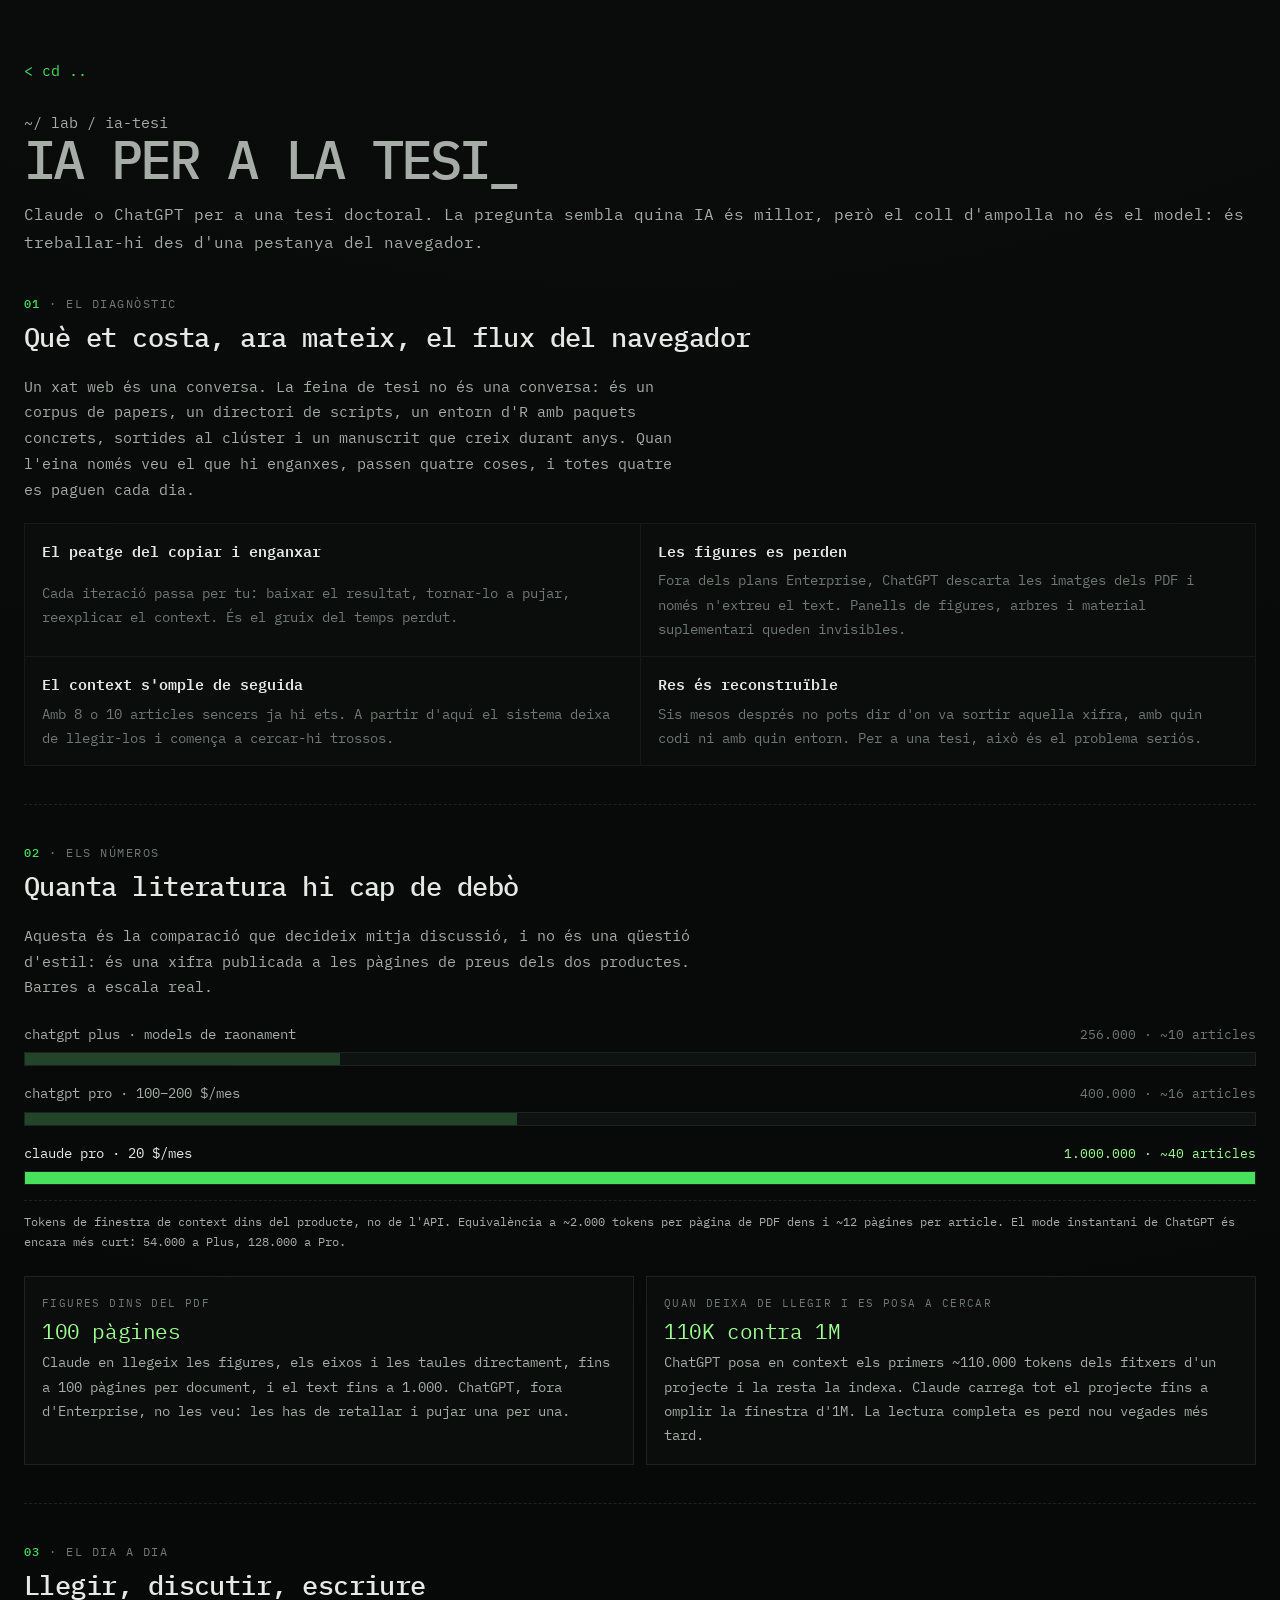
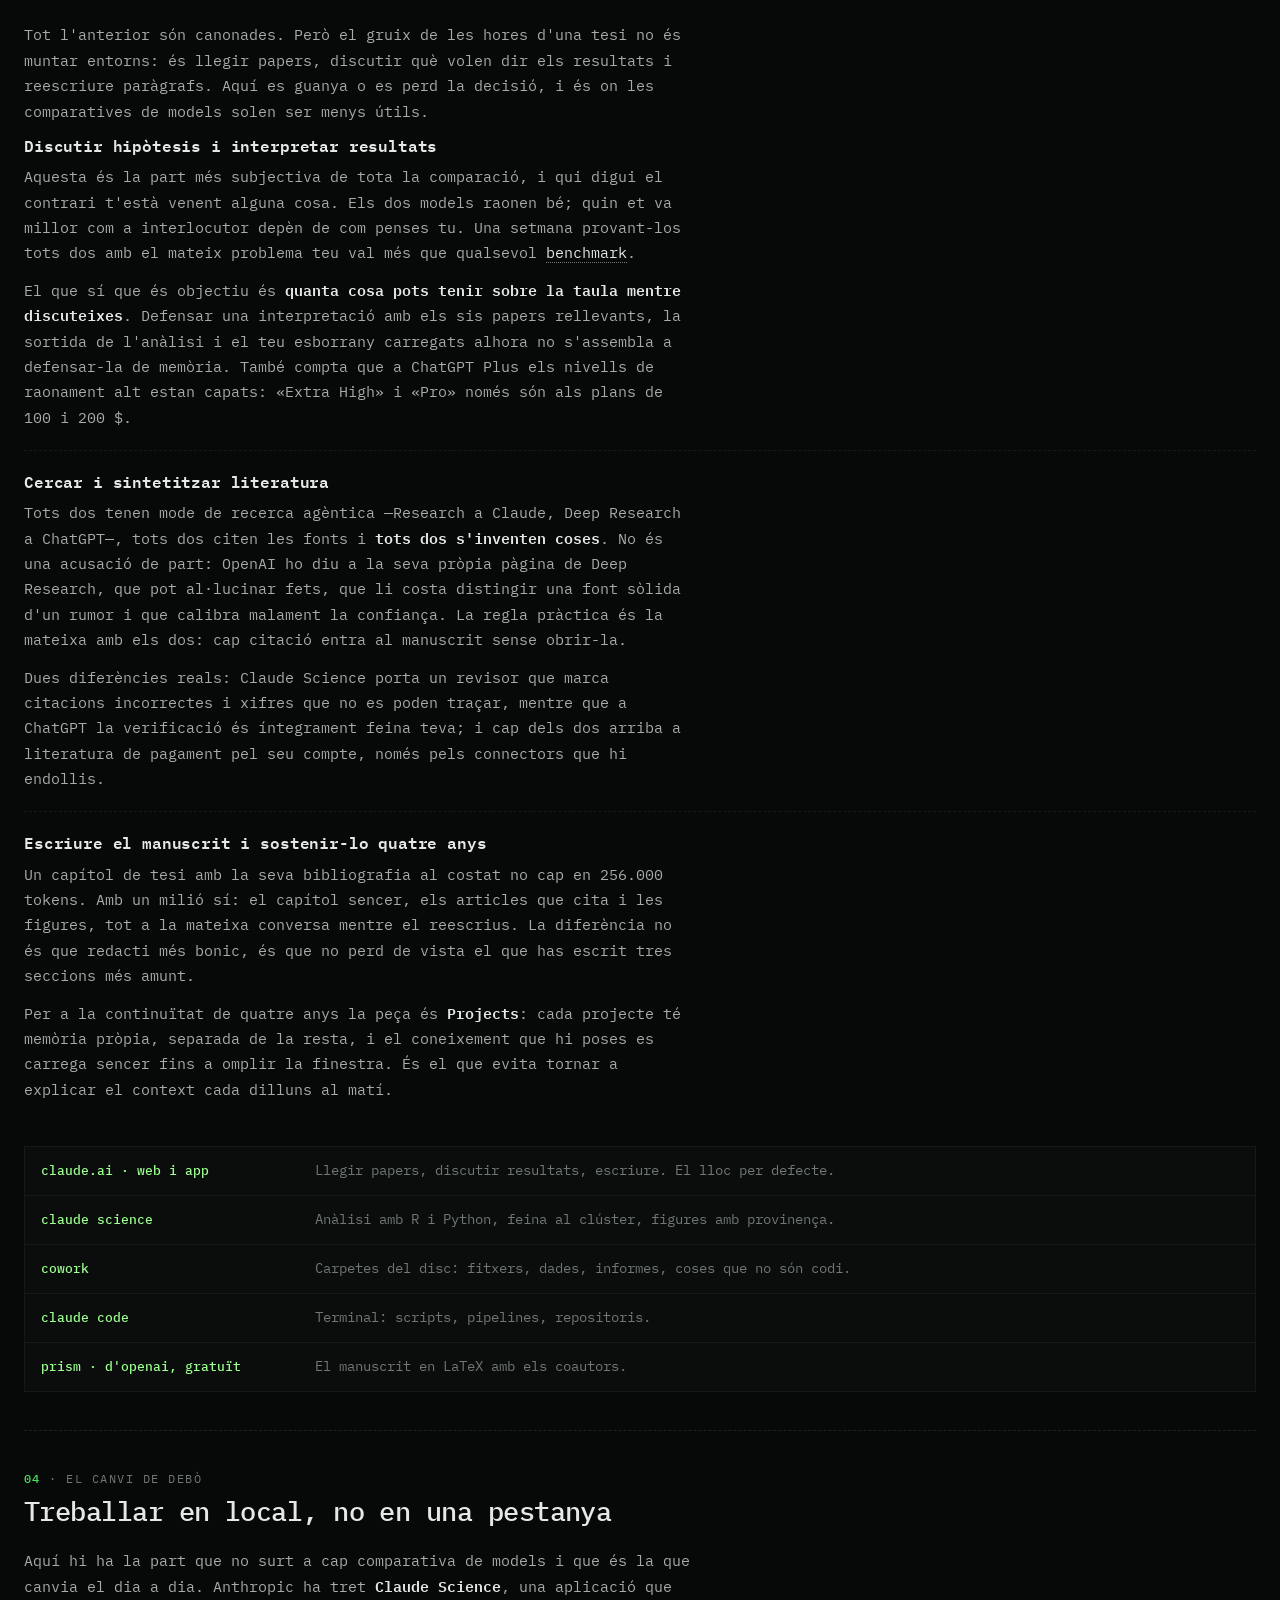
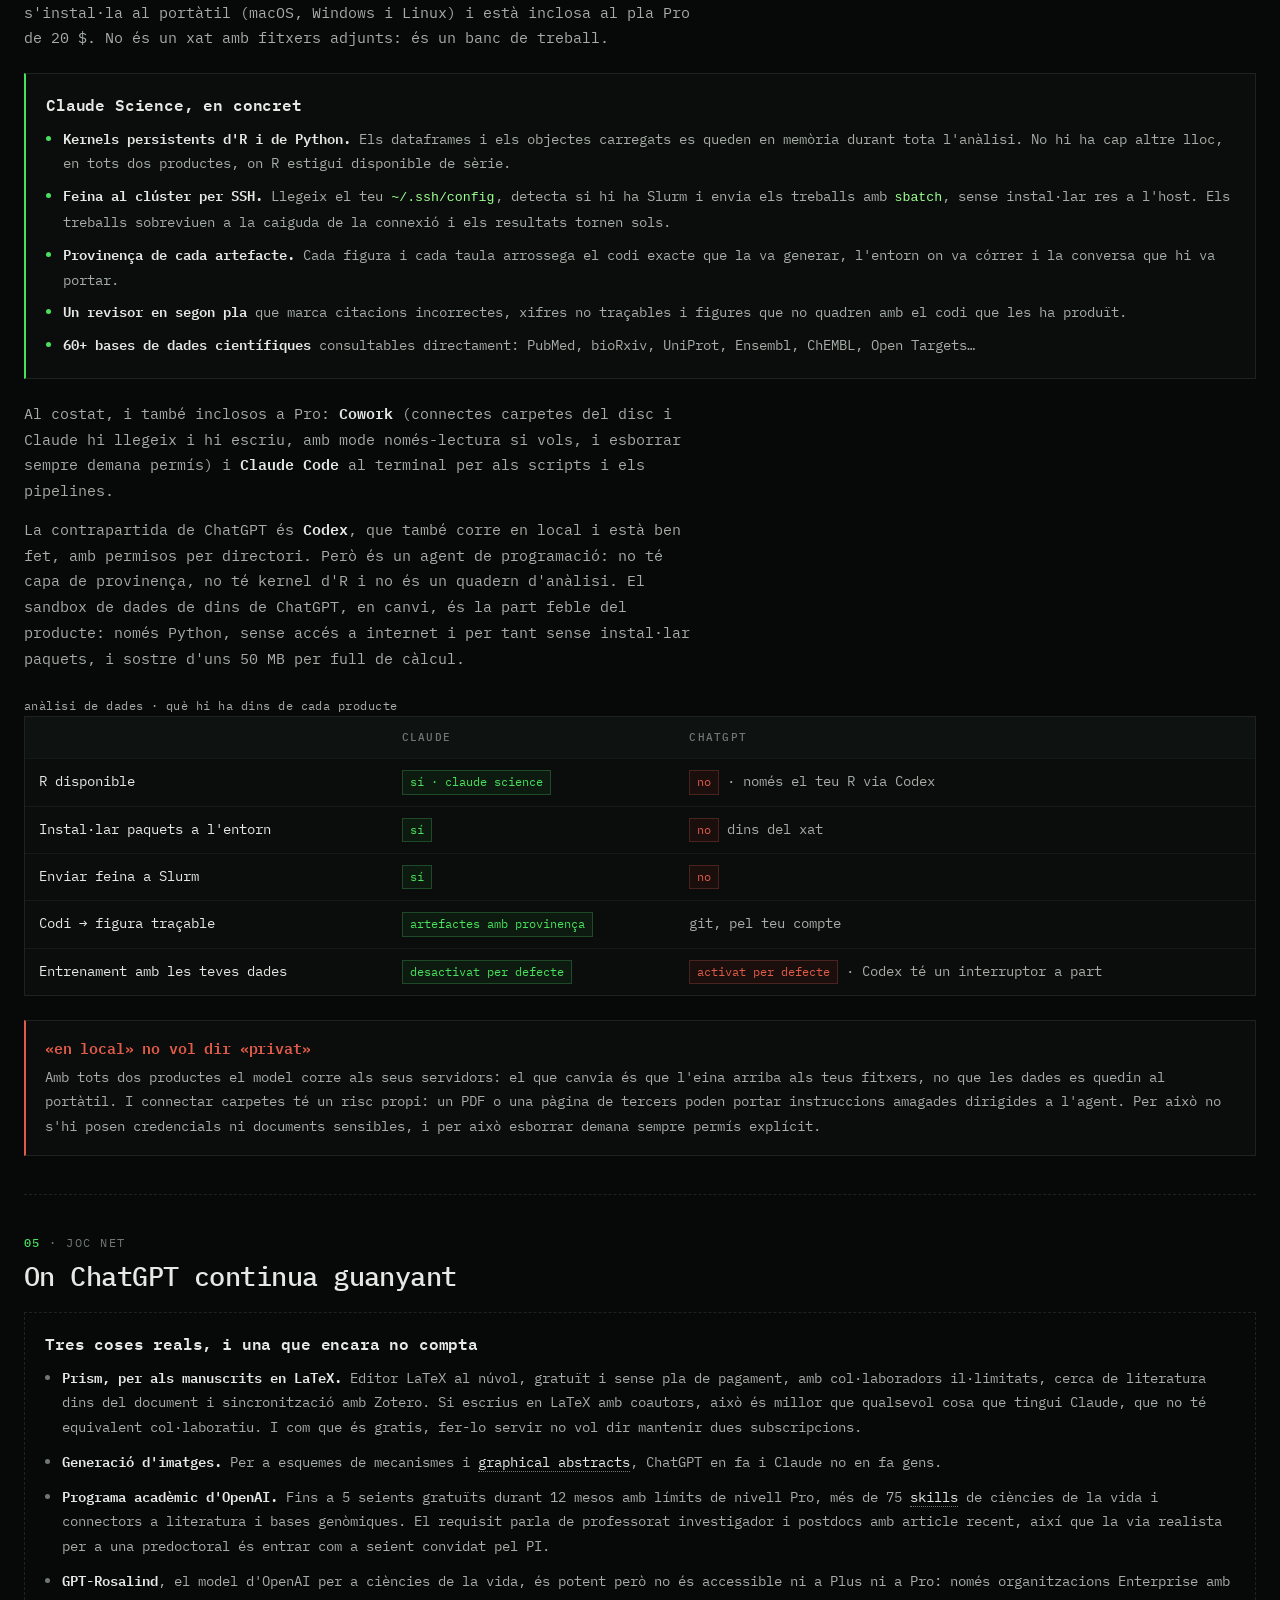
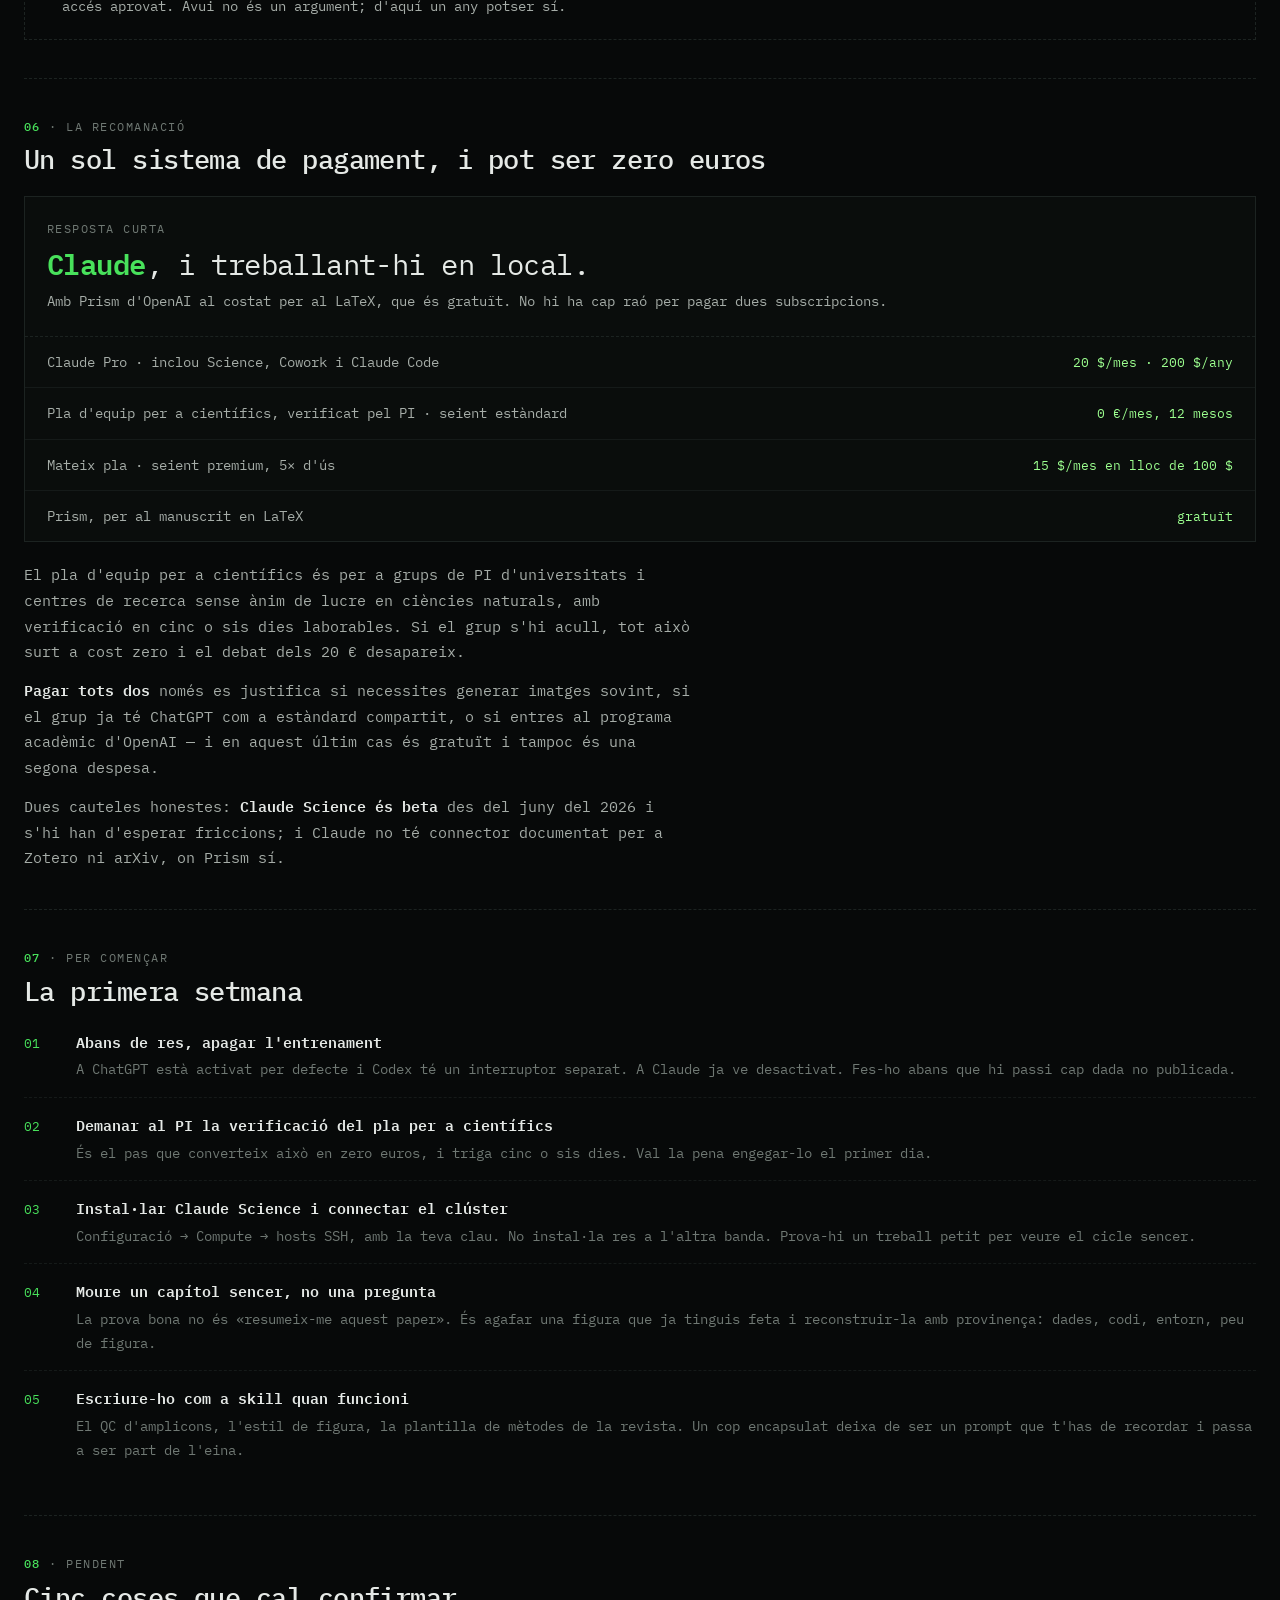
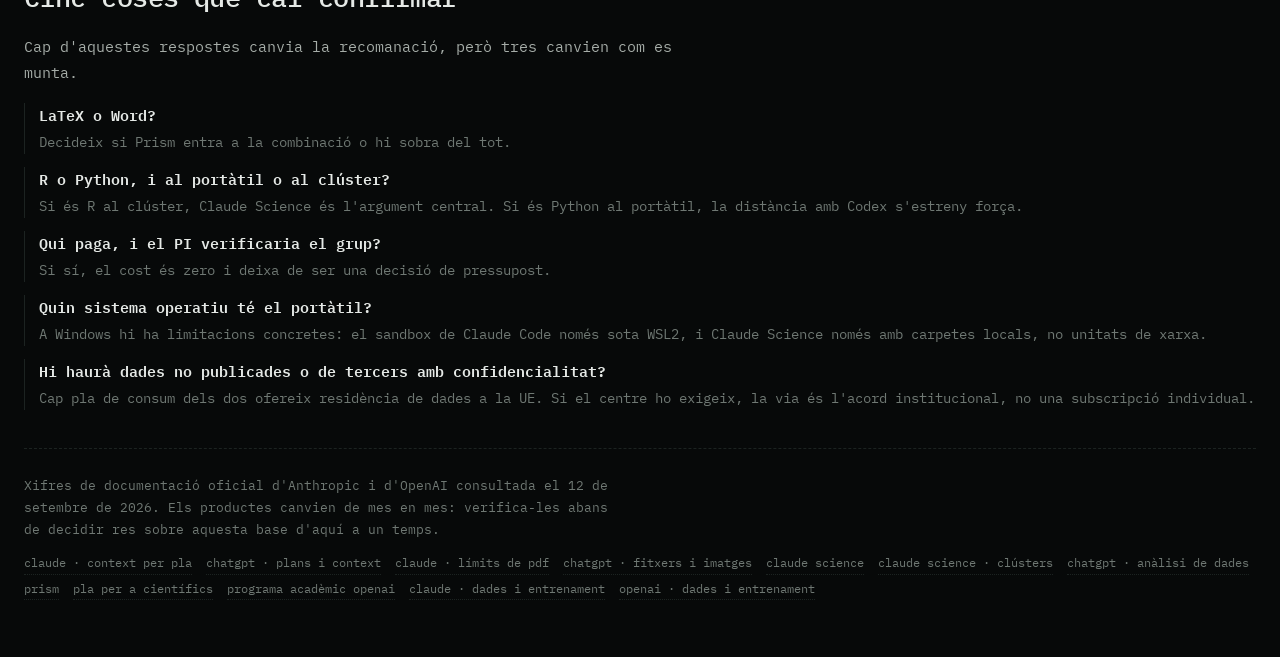
==== ia-tesi.html @ 08c8e3c9 "Create ia-tesi.html" ====
<!doctype html>
<html lang="ca">
<head>
<meta charset="utf-8"><meta name="viewport" content="width=device-width,initial-scale=1">
<title>IA PER A LA TESI — CCLW_</title>
<meta name="robots" content="noindex">
<link rel="preconnect" href="https://fonts.googleapis.com">
<link rel="preconnect" href="https://fonts.gstatic.com" crossorigin>
<link href="https://fonts.googleapis.com/css2?family=IBM+Plex+Mono:wght@400;500;600&display=swap" rel="stylesheet">
<link rel="stylesheet" href="./styles.css">
<style>
/* ---- ia-tesi.html · estils propis d'aquesta pàgina, prefix tz- ---- */
.tz{
  --tz-bg:#070909;
  --tz-panel:#0a0d0c;
  --tz-panel-2:#0e1211;
  --tz-text:#e5e9e6;
  --tz-muted:#a6ada8;
  --tz-dim:#6f7873;
  --tz-accent:#48e15b;
  --tz-accent-soft:#9cff8f;
  --tz-warn:#e15b48;
  --tz-line:#1c2321;
  --tz-line-soft:#151a19;
  --tz-measure:74ch;
  font-size:15px;
  line-height:1.72;
  color:var(--tz-muted);
}
.tz *{box-sizing:border-box}
.tz p{color:var(--tz-muted);margin:0}
.tz p + p{margin-top:.85em}
.tz strong{color:var(--tz-text);font-weight:600}
.tz em{color:var(--tz-text);font-style:normal;border-bottom:1px dotted var(--tz-dim)}
.tz code{color:var(--tz-accent-soft);font-size:.92em}
.tz .tz-measure{max-width:var(--tz-measure)}

.tz-sec{padding-block:38px;border-top:1px dashed var(--tz-line)}
.tz-sec:first-of-type{border-top:0}
.tz-head{display:flex;flex-direction:column;gap:7px;margin-bottom:20px}
.tz-eyebrow{
  font-size:.72rem;letter-spacing:.13em;text-transform:uppercase;
  color:var(--tz-dim);
}
.tz-eyebrow b{color:var(--tz-accent);font-weight:500}
.tz h2{
  font-size:clamp(1.25rem,3.4vw,1.7rem);line-height:1.2;letter-spacing:-.02em;
  color:var(--tz-text);font-weight:500;margin:0;text-wrap:balance;
}
.tz h3{
  font-size:1rem;line-height:1.4;color:var(--tz-text);font-weight:600;margin:0;
  letter-spacing:-.01em;
}

/* fricció */
.tz-grid2{display:grid;gap:1px;background:var(--tz-line-soft);border:1px solid var(--tz-line-soft);margin:0;padding:0;list-style:none}
.tz-grid2 li{background:var(--tz-panel);padding:15px 17px;display:grid;gap:4px}
.tz-grid2 b{color:var(--tz-text);font-weight:600;font-size:.94rem}
.tz-grid2 span{font-size:.88rem;color:var(--tz-dim)}
@media(min-width:700px){.tz-grid2{grid-template-columns:1fr 1fr}}

/* barres de context */
.tz-bars{display:flex;flex-direction:column;gap:15px}
.tz-bar{display:grid;gap:6px}
.tz-bar-top{display:flex;justify-content:space-between;align-items:baseline;gap:12px;flex-wrap:wrap}
.tz-bar-name{font-size:.88rem;color:var(--tz-muted)}
.tz-bar-num{font-size:.8rem;color:var(--tz-dim);font-variant-numeric:tabular-nums;white-space:nowrap}
.tz-track{height:14px;background:var(--tz-panel-2);border:1px solid var(--tz-line)}
.tz-fill{height:100%;background:#22452a}
.tz-bar.is-hero .tz-fill{background:var(--tz-accent)}
.tz-bar.is-hero .tz-bar-name{color:var(--tz-text)}
.tz-bar.is-hero .tz-bar-num{color:var(--tz-accent-soft)}
.tz-note{font-size:.76rem;color:var(--tz-dim);border-top:1px dashed var(--tz-line);padding-top:11px;line-height:1.65}

/* fets */
.tz-facts{display:grid;gap:12px;margin-top:24px}
@media(min-width:700px){.tz-facts{grid-template-columns:1fr 1fr}}
.tz-fact{background:var(--tz-panel);border:1px solid var(--tz-line);padding:17px;display:flex;flex-direction:column;gap:7px}
.tz-fact .tz-eyebrow{font-size:.68rem}
.tz-fact .tz-big{font-size:1.3rem;color:var(--tz-accent-soft);letter-spacing:-.02em;line-height:1.15}
.tz-fact p{font-size:.88rem}

/* dia a dia */
.tz-daily > div{padding-block:20px;border-top:1px dashed var(--tz-line-soft)}
.tz-daily > div:first-child{border-top:0;padding-top:2px}
.tz-daily h3{margin-bottom:7px}
.tz-daily p{max-width:var(--tz-measure);font-size:.92rem}

/* mapa d'eines */
.tz-map{margin-top:24px;display:grid;gap:1px;background:var(--tz-line-soft);border:1px solid var(--tz-line-soft)}
.tz-map div{background:var(--tz-panel);padding:12px 16px;display:grid;gap:2px}
.tz-map b{color:var(--tz-accent-soft);font-weight:500;font-size:.84rem}
.tz-map span{font-size:.87rem;color:var(--tz-dim)}
@media(min-width:700px){.tz-map div{grid-template-columns:16rem minmax(0,1fr);gap:18px;align-items:baseline}}

/* taula */
.tz-tablewrap{overflow-x:auto;border:1px solid var(--tz-line);background:var(--tz-panel)}
.tz-tablewrap table{border-collapse:collapse;width:100%;min-width:540px;font-size:.86rem}
.tz-tablewrap th,.tz-tablewrap td{text-align:left;padding:11px 14px;border-bottom:1px solid var(--tz-line-soft);vertical-align:top;color:var(--tz-muted)}
.tz-tablewrap thead th{font-size:.7rem;letter-spacing:.11em;text-transform:uppercase;color:var(--tz-dim);font-weight:500;background:var(--tz-panel-2)}
.tz-tablewrap tbody tr:last-child td{border-bottom:0}
.tz-tablewrap td:first-child{color:var(--tz-text)}
.tz-cap{font-size:.74rem;color:var(--tz-dim);margin-bottom:9px;letter-spacing:.04em}
.tz-pill{display:inline-block;font-size:.74rem;padding:1px 7px;border:1px solid;white-space:nowrap}
.tz-pill.ok{color:var(--tz-accent);border-color:#1f4a27;background:#0d1a10}
.tz-pill.ko{color:var(--tz-warn);border-color:#4a231f;background:#1a0f0d}

/* panells */
.tz-panel{background:var(--tz-panel);border:1px solid var(--tz-line);border-left:2px solid var(--tz-accent);padding:20px}
.tz-panel h3{margin-bottom:9px}
.tz-panel ul{margin:0;padding-left:1.15em}
.tz-panel li{margin-top:7px;font-size:.9rem;color:var(--tz-muted)}
.tz-panel li::marker{color:var(--tz-accent)}
.tz-fair{border:1px dashed var(--tz-line);padding:20px}
.tz-fair h3{margin-bottom:9px}
.tz-fair ul{margin:0;padding-left:1.15em}
.tz-fair li{margin-top:9px;font-size:.9rem;color:var(--tz-muted)}
.tz-fair li::marker{color:var(--tz-dim)}
.tz-warnbox{margin-top:24px;background:var(--tz-panel);border:1px solid var(--tz-line);border-left:2px solid var(--tz-warn);padding:17px 19px}
.tz-warnbox h3{margin-bottom:6px;font-size:.95rem;color:var(--tz-warn)}
.tz-warnbox p{font-size:.88rem}

/* veredicte */
.tz-verdict{border:1px solid var(--tz-line);background:var(--tz-panel)}
.tz-verdict-top{padding:22px;border-bottom:1px dashed var(--tz-line);display:flex;flex-direction:column;gap:8px}
.tz-answer{font-size:clamp(1.3rem,4vw,1.8rem);color:var(--tz-text);letter-spacing:-.02em;line-height:1.2}
.tz-answer b{color:var(--tz-accent);font-weight:600}
.tz-verdict-rows{display:grid;gap:1px;background:var(--tz-line-soft)}
.tz-vrow{background:var(--tz-panel);padding:13px 22px;display:flex;flex-wrap:wrap;gap:3px 14px;justify-content:space-between;align-items:baseline}
.tz-vrow .k{font-size:.88rem;color:var(--tz-muted)}
.tz-vrow .v{font-size:.8rem;color:var(--tz-accent-soft);font-variant-numeric:tabular-nums}

/* passos */
.tz-steps{list-style:none;counter-reset:s;margin:0;padding:0}
.tz-steps li{
  counter-increment:s;display:grid;grid-template-columns:2.4rem minmax(0,1fr);
  column-gap:14px;padding:15px 0;border-top:1px dashed var(--tz-line-soft);
}
.tz-steps li:first-child{border-top:0;padding-top:2px}
.tz-steps li::before{
  content:counter(s,decimal-leading-zero);grid-column:1;grid-row:1;
  color:var(--tz-accent);font-size:.8rem;padding-top:.2rem;font-variant-numeric:tabular-nums;
}
.tz-steps b{grid-column:2;display:block;color:var(--tz-text);font-weight:600;font-size:.94rem;margin-bottom:2px}
.tz-steps span{grid-column:2;display:block;font-size:.88rem;color:var(--tz-dim)}

/* preguntes */
.tz-qs{list-style:none;margin:0;padding:0;display:flex;flex-direction:column;gap:13px}
.tz-qs li{padding-left:14px;border-left:1px solid var(--tz-line);display:grid;gap:2px}
.tz-qs b{color:var(--tz-text);font-weight:600;font-size:.92rem}
.tz-qs span{font-size:.86rem;color:var(--tz-dim)}

/* peu */
.tz-foot{padding-block:26px 0;border-top:1px dashed var(--tz-line)}
.tz-foot p{font-size:.8rem;color:var(--tz-dim);max-width:var(--tz-measure)}
.tz-srcs{margin-top:12px;display:flex;flex-wrap:wrap;gap:4px 14px;font-size:.74rem}
.tz-srcs a{color:var(--tz-dim);text-decoration:none;border-bottom:1px dotted var(--tz-line)}
.tz-srcs a:hover{color:var(--tz-accent);border-bottom-color:var(--tz-accent)}
.tz a:focus-visible{outline:1px solid var(--tz-accent);outline-offset:2px}
@media(prefers-reduced-motion:reduce){.tz *{animation:none!important;transition:none!important}}
</style>
</head>
<body>
<div class="scanlines"></div>
<main class="shell subpage tz">
<a class="back" href="./lab.html">&lt; cd ..</a>
<p class="prompt">~/ lab / ia-tesi</p>
<h1>IA PER A LA TESI<span class="cursor">_</span></h1>
<p class="lead">Claude o ChatGPT per a una tesi doctoral. La pregunta sembla quina IA és millor, però el coll d'ampolla no és el model: és treballar-hi des d'una pestanya del navegador.</p>

<section class="tz-sec">
  <div class="tz-head">
    <span class="tz-eyebrow"><b>01</b> · el diagnòstic</span>
    <h2>Què et costa, ara mateix, el flux del navegador</h2>
  </div>
  <div class="tz-measure">
    <p>Un xat web és una conversa. La feina de tesi no és una conversa: és un corpus de papers, un directori de scripts, un entorn d'R amb paquets concrets, sortides al clúster i un manuscrit que creix durant anys. Quan l'eina només veu el que hi enganxes, passen quatre coses, i totes quatre es paguen cada dia.</p>
  </div>
  <ul class="tz-grid2" style="margin-top:20px">
    <li><b>El peatge del copiar i enganxar</b><span>Cada iteració passa per tu: baixar el resultat, tornar-lo a pujar, reexplicar el context. És el gruix del temps perdut.</span></li>
    <li><b>Les figures es perden</b><span>Fora dels plans Enterprise, ChatGPT descarta les imatges dels PDF i només n'extreu el text. Panells de figures, arbres i material suplementari queden invisibles.</span></li>
    <li><b>El context s'omple de seguida</b><span>Amb 8 o 10 articles sencers ja hi ets. A partir d'aquí el sistema deixa de llegir-los i comença a cercar-hi trossos.</span></li>
    <li><b>Res és reconstruïble</b><span>Sis mesos després no pots dir d'on va sortir aquella xifra, amb quin codi ni amb quin entorn. Per a una tesi, això és el problema seriós.</span></li>
  </ul>
</section>

<section class="tz-sec">
  <div class="tz-head">
    <span class="tz-eyebrow"><b>02</b> · els números</span>
    <h2>Quanta literatura hi cap de debò</h2>
  </div>
  <div class="tz-measure" style="margin-bottom:22px">
    <p>Aquesta és la comparació que decideix mitja discussió, i no és una qüestió d'estil: és una xifra publicada a les pàgines de preus dels dos productes. Barres a escala real.</p>
  </div>
  <div class="tz-bars" role="img" aria-label="Finestra de context: ChatGPT Plus 256.000 tokens, ChatGPT Pro 400.000, Claude Pro 1.000.000">
    <div class="tz-bar">
      <div class="tz-bar-top"><span class="tz-bar-name">chatgpt plus · models de raonament</span><span class="tz-bar-num">256.000 · ~10 articles</span></div>
      <div class="tz-track"><div class="tz-fill" style="width:25.6%"></div></div>
    </div>
    <div class="tz-bar">
      <div class="tz-bar-top"><span class="tz-bar-name">chatgpt pro · 100–200 $/mes</span><span class="tz-bar-num">400.000 · ~16 articles</span></div>
      <div class="tz-track"><div class="tz-fill" style="width:40%"></div></div>
    </div>
    <div class="tz-bar is-hero">
      <div class="tz-bar-top"><span class="tz-bar-name">claude pro · 20 $/mes</span><span class="tz-bar-num">1.000.000 · ~40 articles</span></div>
      <div class="tz-track"><div class="tz-fill" style="width:100%"></div></div>
    </div>
    <p class="tz-note">Tokens de finestra de context dins del producte, no de l'API. Equivalència a ~2.000 tokens per pàgina de PDF dens i ~12 pàgines per article. El mode instantani de ChatGPT és encara més curt: 54.000 a Plus, 128.000 a Pro.</p>
  </div>
  <div class="tz-facts">
    <div class="tz-fact">
      <span class="tz-eyebrow">figures dins del pdf</span>
      <span class="tz-big">100 pàgines</span>
      <p>Claude en llegeix les figures, els eixos i les taules directament, fins a 100 pàgines per document, i el text fins a 1.000. ChatGPT, fora d'Enterprise, no les veu: les has de retallar i pujar una per una.</p>
    </div>
    <div class="tz-fact">
      <span class="tz-eyebrow">quan deixa de llegir i es posa a cercar</span>
      <span class="tz-big">110K contra 1M</span>
      <p>ChatGPT posa en context els primers ~110.000 tokens dels fitxers d'un projecte i la resta la indexa. Claude carrega tot el projecte fins a omplir la finestra d'1M. La lectura completa es perd nou vegades més tard.</p>
    </div>
  </div>
</section>

<section class="tz-sec">
  <div class="tz-head">
    <span class="tz-eyebrow"><b>03</b> · el dia a dia</span>
    <h2>Llegir, discutir, escriure</h2>
  </div>
  <div class="tz-measure" style="margin-bottom:8px">
    <p>Tot l'anterior són canonades. Però el gruix de les hores d'una tesi no és muntar entorns: és llegir papers, discutir què volen dir els resultats i reescriure paràgrafs. Aquí es guanya o es perd la decisió, i és on les comparatives de models solen ser menys útils.</p>
  </div>
  <div class="tz-daily">
    <div>
      <h3>Discutir hipòtesis i interpretar resultats</h3>
      <p>Aquesta és la part més subjectiva de tota la comparació, i qui digui el contrari t'està venent alguna cosa. Els dos models raonen bé; quin et va millor com a interlocutor depèn de com penses tu. Una setmana provant-los tots dos amb el mateix problema teu val més que qualsevol <em>benchmark</em>.</p>
      <p>El que sí que és objectiu és <strong>quanta cosa pots tenir sobre la taula mentre discuteixes</strong>. Defensar una interpretació amb els sis papers rellevants, la sortida de l'anàlisi i el teu esborrany carregats alhora no s'assembla a defensar-la de memòria. També compta que a ChatGPT Plus els nivells de raonament alt estan capats: «Extra High» i «Pro» només són als plans de 100 i 200 $.</p>
    </div>
    <div>
      <h3>Cercar i sintetitzar literatura</h3>
      <p>Tots dos tenen mode de recerca agèntica —Research a Claude, Deep Research a ChatGPT—, tots dos citen les fonts i <strong>tots dos s'inventen coses</strong>. No és una acusació de part: OpenAI ho diu a la seva pròpia pàgina de Deep Research, que pot al·lucinar fets, que li costa distingir una font sòlida d'un rumor i que calibra malament la confiança. La regla pràctica és la mateixa amb els dos: cap citació entra al manuscrit sense obrir-la.</p>
      <p>Dues diferències reals: Claude Science porta un revisor que marca citacions incorrectes i xifres que no es poden traçar, mentre que a ChatGPT la verificació és íntegrament feina teva; i cap dels dos arriba a literatura de pagament pel seu compte, només pels connectors que hi endollis.</p>
    </div>
    <div>
      <h3>Escriure el manuscrit i sostenir-lo quatre anys</h3>
      <p>Un capítol de tesi amb la seva bibliografia al costat no cap en 256.000 tokens. Amb un milió sí: el capítol sencer, els articles que cita i les figures, tot a la mateixa conversa mentre el reescrius. La diferència no és que redacti més bonic, és que no perd de vista el que has escrit tres seccions més amunt.</p>
      <p>Per a la continuïtat de quatre anys la peça és <strong>Projects</strong>: cada projecte té memòria pròpia, separada de la resta, i el coneixement que hi poses es carrega sencer fins a omplir la finestra. És el que evita tornar a explicar el context cada dilluns al matí.</p>
    </div>
  </div>
  <div class="tz-map">
    <div><b>claude.ai · web i app</b><span>Llegir papers, discutir resultats, escriure. El lloc per defecte.</span></div>
    <div><b>claude science</b><span>Anàlisi amb R i Python, feina al clúster, figures amb provinença.</span></div>
    <div><b>cowork</b><span>Carpetes del disc: fitxers, dades, informes, coses que no són codi.</span></div>
    <div><b>claude code</b><span>Terminal: scripts, pipelines, repositoris.</span></div>
    <div><b>prism · d'openai, gratuït</b><span>El manuscrit en LaTeX amb els coautors.</span></div>
  </div>
</section>

<section class="tz-sec">
  <div class="tz-head">
    <span class="tz-eyebrow"><b>04</b> · el canvi de debò</span>
    <h2>Treballar en local, no en una pestanya</h2>
  </div>
  <div class="tz-measure" style="margin-bottom:22px">
    <p>Aquí hi ha la part que no surt a cap comparativa de models i que és la que canvia el dia a dia. Anthropic ha tret <strong>Claude Science</strong>, una aplicació que s'instal·la al portàtil (macOS, Windows i Linux) i està inclosa al pla Pro de 20 $. No és un xat amb fitxers adjunts: és un banc de treball.</p>
  </div>
  <div class="tz-panel">
    <h3>Claude Science, en concret</h3>
    <ul>
      <li><strong>Kernels persistents d'R i de Python.</strong> Els dataframes i els objectes carregats es queden en memòria durant tota l'anàlisi. No hi ha cap altre lloc, en tots dos productes, on R estigui disponible de sèrie.</li>
      <li><strong>Feina al clúster per SSH.</strong> Llegeix el teu <code>~/.ssh/config</code>, detecta si hi ha Slurm i envia els treballs amb <code>sbatch</code>, sense instal·lar res a l'host. Els treballs sobreviuen a la caiguda de la connexió i els resultats tornen sols.</li>
      <li><strong>Provinença de cada artefacte.</strong> Cada figura i cada taula arrossega el codi exacte que la va generar, l'entorn on va córrer i la conversa que hi va portar.</li>
      <li><strong>Un revisor en segon pla</strong> que marca citacions incorrectes, xifres no traçables i figures que no quadren amb el codi que les ha produït.</li>
      <li><strong>60+ bases de dades científiques</strong> consultables directament: PubMed, bioRxiv, UniProt, Ensembl, ChEMBL, Open Targets…</li>
    </ul>
  </div>
  <div class="tz-measure" style="margin-top:22px">
    <p>Al costat, i també inclosos a Pro: <strong>Cowork</strong> (connectes carpetes del disc i Claude hi llegeix i hi escriu, amb mode només-lectura si vols, i esborrar sempre demana permís) i <strong>Claude Code</strong> al terminal per als scripts i els pipelines.</p>
    <p>La contrapartida de ChatGPT és <strong>Codex</strong>, que també corre en local i està ben fet, amb permisos per directori. Però és un agent de programació: no té capa de provinença, no té kernel d'R i no és un quadern d'anàlisi. El sandbox de dades de dins de ChatGPT, en canvi, és la part feble del producte: només Python, sense accés a internet i per tant sense instal·lar paquets, i sostre d'uns 50 MB per full de càlcul.</p>
  </div>
  <p class="tz-cap" style="margin-top:24px">anàlisi de dades · què hi ha dins de cada producte</p>
  <div class="tz-tablewrap">
    <table>
      <thead><tr><th>&nbsp;</th><th>claude</th><th>chatgpt</th></tr></thead>
      <tbody>
        <tr><td>R disponible</td><td><span class="tz-pill ok">sí · claude science</span></td><td><span class="tz-pill ko">no</span> · només el teu R via Codex</td></tr>
        <tr><td>Instal·lar paquets a l'entorn</td><td><span class="tz-pill ok">sí</span></td><td><span class="tz-pill ko">no</span> dins del xat</td></tr>
        <tr><td>Enviar feina a Slurm</td><td><span class="tz-pill ok">sí</span></td><td><span class="tz-pill ko">no</span></td></tr>
        <tr><td>Codi → figura traçable</td><td><span class="tz-pill ok">artefactes amb provinença</span></td><td>git, pel teu compte</td></tr>
        <tr><td>Entrenament amb les teves dades</td><td><span class="tz-pill ok">desactivat per defecte</span></td><td><span class="tz-pill ko">activat per defecte</span> · Codex té un interruptor a part</td></tr>
      </tbody>
    </table>
  </div>
  <div class="tz-warnbox">
    <h3>«en local» no vol dir «privat»</h3>
    <p>Amb tots dos productes el model corre als seus servidors: el que canvia és que l'eina arriba als teus fitxers, no que les dades es quedin al portàtil. I connectar carpetes té un risc propi: un PDF o una pàgina de tercers poden portar instruccions amagades dirigides a l'agent. Per això no s'hi posen credencials ni documents sensibles, i per això esborrar demana sempre permís explícit.</p>
  </div>
</section>

<section class="tz-sec">
  <div class="tz-head">
    <span class="tz-eyebrow"><b>05</b> · joc net</span>
    <h2>On ChatGPT continua guanyant</h2>
  </div>
  <div class="tz-fair">
    <h3>Tres coses reals, i una que encara no compta</h3>
    <ul>
      <li><strong>Prism, per als manuscrits en LaTeX.</strong> Editor LaTeX al núvol, gratuït i sense pla de pagament, amb col·laboradors il·limitats, cerca de literatura dins del document i sincronització amb Zotero. Si escrius en LaTeX amb coautors, això és millor que qualsevol cosa que tingui Claude, que no té equivalent col·laboratiu. I com que és gratis, fer-lo servir no vol dir mantenir dues subscripcions.</li>
      <li><strong>Generació d'imatges.</strong> Per a esquemes de mecanismes i <em>graphical abstracts</em>, ChatGPT en fa i Claude no en fa gens.</li>
      <li><strong>Programa acadèmic d'OpenAI.</strong> Fins a 5 seients gratuïts durant 12 mesos amb límits de nivell Pro, més de 75 <em>skills</em> de ciències de la vida i connectors a literatura i bases genòmiques. El requisit parla de professorat investigador i postdocs amb article recent, així que la via realista per a una predoctoral és entrar com a seient convidat pel PI.</li>
      <li><strong>GPT-Rosalind</strong>, el model d'OpenAI per a ciències de la vida, és potent però no és accessible ni a Plus ni a Pro: només organitzacions Enterprise amb accés aprovat. Avui no és un argument; d'aquí un any potser sí.</li>
    </ul>
  </div>
</section>

<section class="tz-sec">
  <div class="tz-head">
    <span class="tz-eyebrow"><b>06</b> · la recomanació</span>
    <h2>Un sol sistema de pagament, i pot ser zero euros</h2>
  </div>
  <div class="tz-verdict">
    <div class="tz-verdict-top">
      <span class="tz-eyebrow">resposta curta</span>
      <div class="tz-answer"><b>Claude</b>, i treballant-hi en local.</div>
      <p style="font-size:.9rem">Amb Prism d'OpenAI al costat per al LaTeX, que és gratuït. No hi ha cap raó per pagar dues subscripcions.</p>
    </div>
    <div class="tz-verdict-rows">
      <div class="tz-vrow"><span class="k">Claude Pro · inclou Science, Cowork i Claude Code</span><span class="v">20 $/mes · 200 $/any</span></div>
      <div class="tz-vrow"><span class="k">Pla d'equip per a científics, verificat pel PI · seient estàndard</span><span class="v">0 €/mes, 12 mesos</span></div>
      <div class="tz-vrow"><span class="k">Mateix pla · seient premium, 5× d'ús</span><span class="v">15 $/mes en lloc de 100 $</span></div>
      <div class="tz-vrow"><span class="k">Prism, per al manuscrit en LaTeX</span><span class="v">gratuït</span></div>
    </div>
  </div>
  <div class="tz-measure" style="margin-top:20px">
    <p>El pla d'equip per a científics és per a grups de PI d'universitats i centres de recerca sense ànim de lucre en ciències naturals, amb verificació en cinc o sis dies laborables. Si el grup s'hi acull, tot això surt a cost zero i el debat dels 20 € desapareix.</p>
    <p><strong>Pagar tots dos</strong> només es justifica si necessites generar imatges sovint, si el grup ja té ChatGPT com a estàndard compartit, o si entres al programa acadèmic d'OpenAI — i en aquest últim cas és gratuït i tampoc és una segona despesa.</p>
    <p>Dues cauteles honestes: <strong>Claude Science és beta</strong> des del juny del 2026 i s'hi han d'esperar friccions; i Claude no té connector documentat per a Zotero ni arXiv, on Prism sí.</p>
  </div>
</section>

<section class="tz-sec">
  <div class="tz-head">
    <span class="tz-eyebrow"><b>07</b> · per començar</span>
    <h2>La primera setmana</h2>
  </div>
  <ol class="tz-steps">
    <li><b>Abans de res, apagar l'entrenament</b><span>A ChatGPT està activat per defecte i Codex té un interruptor separat. A Claude ja ve desactivat. Fes-ho abans que hi passi cap dada no publicada.</span></li>
    <li><b>Demanar al PI la verificació del pla per a científics</b><span>És el pas que converteix això en zero euros, i triga cinc o sis dies. Val la pena engegar-lo el primer dia.</span></li>
    <li><b>Instal·lar Claude Science i connectar el clúster</b><span>Configuració → Compute → hosts SSH, amb la teva clau. No instal·la res a l'altra banda. Prova-hi un treball petit per veure el cicle sencer.</span></li>
    <li><b>Moure un capítol sencer, no una pregunta</b><span>La prova bona no és «resumeix-me aquest paper». És agafar una figura que ja tinguis feta i reconstruir-la amb provinença: dades, codi, entorn, peu de figura.</span></li>
    <li><b>Escriure-ho com a skill quan funcioni</b><span>El QC d'amplicons, l'estil de figura, la plantilla de mètodes de la revista. Un cop encapsulat deixa de ser un prompt que t'has de recordar i passa a ser part de l'eina.</span></li>
  </ol>
</section>

<section class="tz-sec">
  <div class="tz-head">
    <span class="tz-eyebrow"><b>08</b> · pendent</span>
    <h2>Cinc coses que cal confirmar</h2>
  </div>
  <div class="tz-measure" style="margin-bottom:18px">
    <p>Cap d'aquestes respostes canvia la recomanació, però tres canvien com es munta.</p>
  </div>
  <ul class="tz-qs">
    <li><b>LaTeX o Word?</b><span>Decideix si Prism entra a la combinació o hi sobra del tot.</span></li>
    <li><b>R o Python, i al portàtil o al clúster?</b><span>Si és R al clúster, Claude Science és l'argument central. Si és Python al portàtil, la distància amb Codex s'estreny força.</span></li>
    <li><b>Qui paga, i el PI verificaria el grup?</b><span>Si sí, el cost és zero i deixa de ser una decisió de pressupost.</span></li>
    <li><b>Quin sistema operatiu té el portàtil?</b><span>A Windows hi ha limitacions concretes: el sandbox de Claude Code només sota WSL2, i Claude Science només amb carpetes locals, no unitats de xarxa.</span></li>
    <li><b>Hi haurà dades no publicades o de tercers amb confidencialitat?</b><span>Cap pla de consum dels dos ofereix residència de dades a la UE. Si el centre ho exigeix, la via és l'acord institucional, no una subscripció individual.</span></li>
  </ul>
</section>

<div class="tz-foot">
  <p>Xifres de documentació oficial d'Anthropic i d'OpenAI consultada el 12 de setembre de 2026. Els productes canvien de mes en mes: verifica-les abans de decidir res sobre aquesta base d'aquí a un temps.</p>
  <div class="tz-srcs">
    <a href="https://support.claude.com/en/articles/8606394-how-large-is-the-context-window-on-paid-claude-plans">claude · context per pla</a>
    <a href="https://chatgpt.com/pricing/">chatgpt · plans i context</a>
    <a href="https://support.claude.com/en/articles/8241126-upload-files-to-claude">claude · límits de pdf</a>
    <a href="https://help.openai.com/en/articles/8555545-file-uploads-faq">chatgpt · fitxers i imatges</a>
    <a href="https://claude.com/product/claude-science">claude science</a>
    <a href="https://claude.com/docs/claude-science/remote-compute-clusters">claude science · clústers</a>
    <a href="https://help.openai.com/en/articles/8437071-data-analysis-with-chatgpt">chatgpt · anàlisi de dades</a>
    <a href="https://openai.com/prism/">prism</a>
    <a href="https://claude.com/programs/team-plan-for-scientists">pla per a científics</a>
    <a href="https://help.openai.com/en/articles/20001406-chatgpt-for-academic-researchers">programa acadèmic openai</a>
    <a href="https://privacy.claude.com/en/articles/10023580-is-my-data-used-for-model-training">claude · dades i entrenament</a>
    <a href="https://help.openai.com/en/articles/5722486-how-your-data-is-used-to-improve-model-performance">openai · dades i entrenament</a>
  </div>
</div>

</main>
</body>
</html>
---- styles.css ----
:root{
  --bg:#070909;
  --panel:#0a0d0c;
  --text:#e5e9e6;
  --muted:#a6ada8;
  --line:#404640;
  --green:#48e15b;
  --green-soft:#9cff8f;
  --max:1440px;
}
*{box-sizing:border-box}
html{scroll-behavior:smooth}
body{
  margin:0;
  min-height:100vh;
  background:
    radial-gradient(circle at 50% -20%, rgba(255,255,255,.025), transparent 35%),
    var(--bg);
  color:var(--text);
  font-family:"IBM Plex Mono",ui-monospace,SFMono-Regular,Consolas,monospace;
  line-height:1.5;
}
a{color:inherit;text-decoration:none}
.shell{width:min(var(--max),calc(100% - 48px));margin-inline:auto}
.scanlines{
  position:fixed;inset:0;pointer-events:none;z-index:999;
  background:repeating-linear-gradient(to bottom,rgba(255,255,255,.012) 0,rgba(255,255,255,.012) 1px,transparent 1px,transparent 4px);
  opacity:.2
}
.topbar{
  display:flex;align-items:center;justify-content:space-between;
  padding:20px 0 14px;
}
.brand-mini{color:var(--green-soft)}
nav{display:flex;align-items:center;gap:26px;color:#c7ccc8}
nav a:hover{color:var(--green)}
.status-dot{width:11px;height:11px;border-radius:50%;background:var(--green);box-shadow:0 0 14px rgba(72,225,91,.35)}

.hero{
  display:grid;grid-template-columns:1.55fr .85fr;gap:64px;align-items:start;
  padding:52px 0 42px;border-bottom:1px solid var(--line);
}
h1{
  font-size:clamp(56px,6.6vw,96px);
  line-height:.88;
  margin:0 0 18px;
  font-weight:500;
  letter-spacing:-.055em
}
.subtitle{
  font-size:clamp(17px,1.7vw,24px);
  color:var(--green);
  margin:0 0 28px
}
.lead{font-size:16px;color:#d0d5d1}
.cursor{animation:blink 1.05s steps(1,end) infinite}
@keyframes blink{50%{opacity:0}}

.status-card{border:1px solid var(--line);margin-top:8px}
.status-card__head{
  display:flex;justify-content:space-between;
  padding:12px 18px;border-bottom:1px solid var(--line);color:var(--green)
}
.status-card dl{margin:0;padding:18px}
.status-card dl div{
  display:grid;grid-template-columns:105px 1fr;
  gap:18px;margin:8px 0
}
.status-card dt{color:#cbd0cc}
.status-card dd{margin:0;color:var(--green)}

.environments{
  padding:22px 0 34px;
  border-bottom:1px solid var(--line)
}
.section-kicker{margin:0 0 20px}
.cards{
  display:grid;
  grid-template-columns:repeat(4,1fr);
  gap:26px
}
.card{
  min-height:420px;
  border:1px solid var(--line);
  padding:24px;
  display:flex;
  flex-direction:column;
  transition:transform .18s ease,border-color .18s ease,background .18s ease;
  background:rgba(255,255,255,.003)
}
.card:hover{
  transform:translateY(-4px);
  border-color:#687168;
  background:rgba(72,225,91,.012)
}
.card-top{
  display:flex;justify-content:space-between;
  color:var(--green);font-size:18px
}
.card h2{
  font-size:27px;
  font-weight:400;
  margin:14px 0 4px
}
.accent-line{
  width:36px;height:2px;background:var(--green);
  margin:0 0 14px
}
.card p{
  color:#c9ceca;
  margin:0 0 14px;
  font-size:15px
}
.card ul{
  list-style:none;
  padding:14px 0 0;
  margin:0;
  border-top:1px dashed #555b56
}
.card li{
  margin:6px 0;
  color:#d8ddd9;
  font-size:15px
}
.card li::before{content:"/ ";color:var(--green)}
.terminal-button{
  margin:auto auto 0;
  display:inline-block;
  border:1px solid #9aa19b;
  padding:8px 22px;
  color:var(--green-soft);
  min-width:190px;
  text-align:center
}
.terminal-button:hover{
  border-color:var(--green);
  background:rgba(72,225,91,.06)
}

.footer-grid{
  display:grid;
  grid-template-columns:1fr auto;
  gap:26px;
  padding:24px 0 38px;
  align-items:end
}
.footer-grid p{margin:.2rem 0}
.footer-grid small{
  display:block;
  margin-top:22px;
  color:#737b75
}
.prompt{color:var(--green-soft)}
.motto{
  border:1px solid #4f8f56;
  padding:12px 16px;
  color:var(--green);
  min-width:220px
}
.hidden-anchor{height:1px}

.subpage{padding:58px 0}
.subpage h1{font-size:54px}
.back{display:inline-block;margin-bottom:26px;color:var(--green)}
.project-list{border-top:1px solid var(--line)}
.project-row{
  display:grid;
  grid-template-columns:70px 1fr auto;
  gap:22px;
  padding:16px 0;
  border-bottom:1px solid var(--line)
}
.project-row span:first-child{color:var(--green)}
.project-row small{color:var(--muted)}

.card--tools{border-color:#4f8f56}
.tool-grid{
  display:grid;
  grid-template-columns:repeat(3,1fr);
  gap:26px;
  margin-top:34px
}
.tool-card{
  min-height:280px;
  border:1px solid var(--line);
  padding:24px;
  display:flex;
  flex-direction:column;
  background:rgba(255,255,255,.003)
}
.tool-card__top{display:flex;justify-content:space-between;gap:18px;color:var(--green)}
.tool-card h2{font-size:24px;font-weight:400;margin:38px 0 12px}
.tool-card p{color:#c9ceca;margin:0 0 24px}
.tool-card--active{transition:transform .18s ease,border-color .18s ease,background .18s ease}
.tool-card--active:hover{transform:translateY(-4px);border-color:var(--green);background:rgba(72,225,91,.025)}
.tool-card--disabled{opacity:.48;cursor:not-allowed}
.tool-status{font-size:12px;letter-spacing:.08em;color:var(--green)}
.tool-card--disabled .tool-status{color:var(--muted)}
.terminal-link{margin-top:auto;color:var(--green-soft)}
.tool-card--disabled .terminal-link{color:var(--muted)}
.module-panel{max-width:760px;border:1px solid #4f8f56;padding:26px;margin-top:34px}
.module-panel p{margin:18px 0 0}
.muted{color:var(--muted)}

@media (max-width:900px){
  .hero{grid-template-columns:1fr;gap:26px;padding-top:38px}
  .cards{grid-template-columns:1fr}
  nav{display:none}
  .status-card{max-width:600px}
  .card{min-height:auto}
  .tool-grid{grid-template-columns:1fr}
}
@media (max-width:1180px) and (min-width:901px){
  .cards{grid-template-columns:repeat(2,1fr)}
}
@media (max-width:560px){
  .shell{width:min(100% - 28px,var(--max))}
  .topbar{padding-top:18px}
  .hero{padding-top:28px}
  h1{font-size:56px}
  .status-card dl div{grid-template-columns:90px 1fr;gap:10px}
  .footer-grid{grid-template-columns:1fr}
  .motto{min-width:0}
}
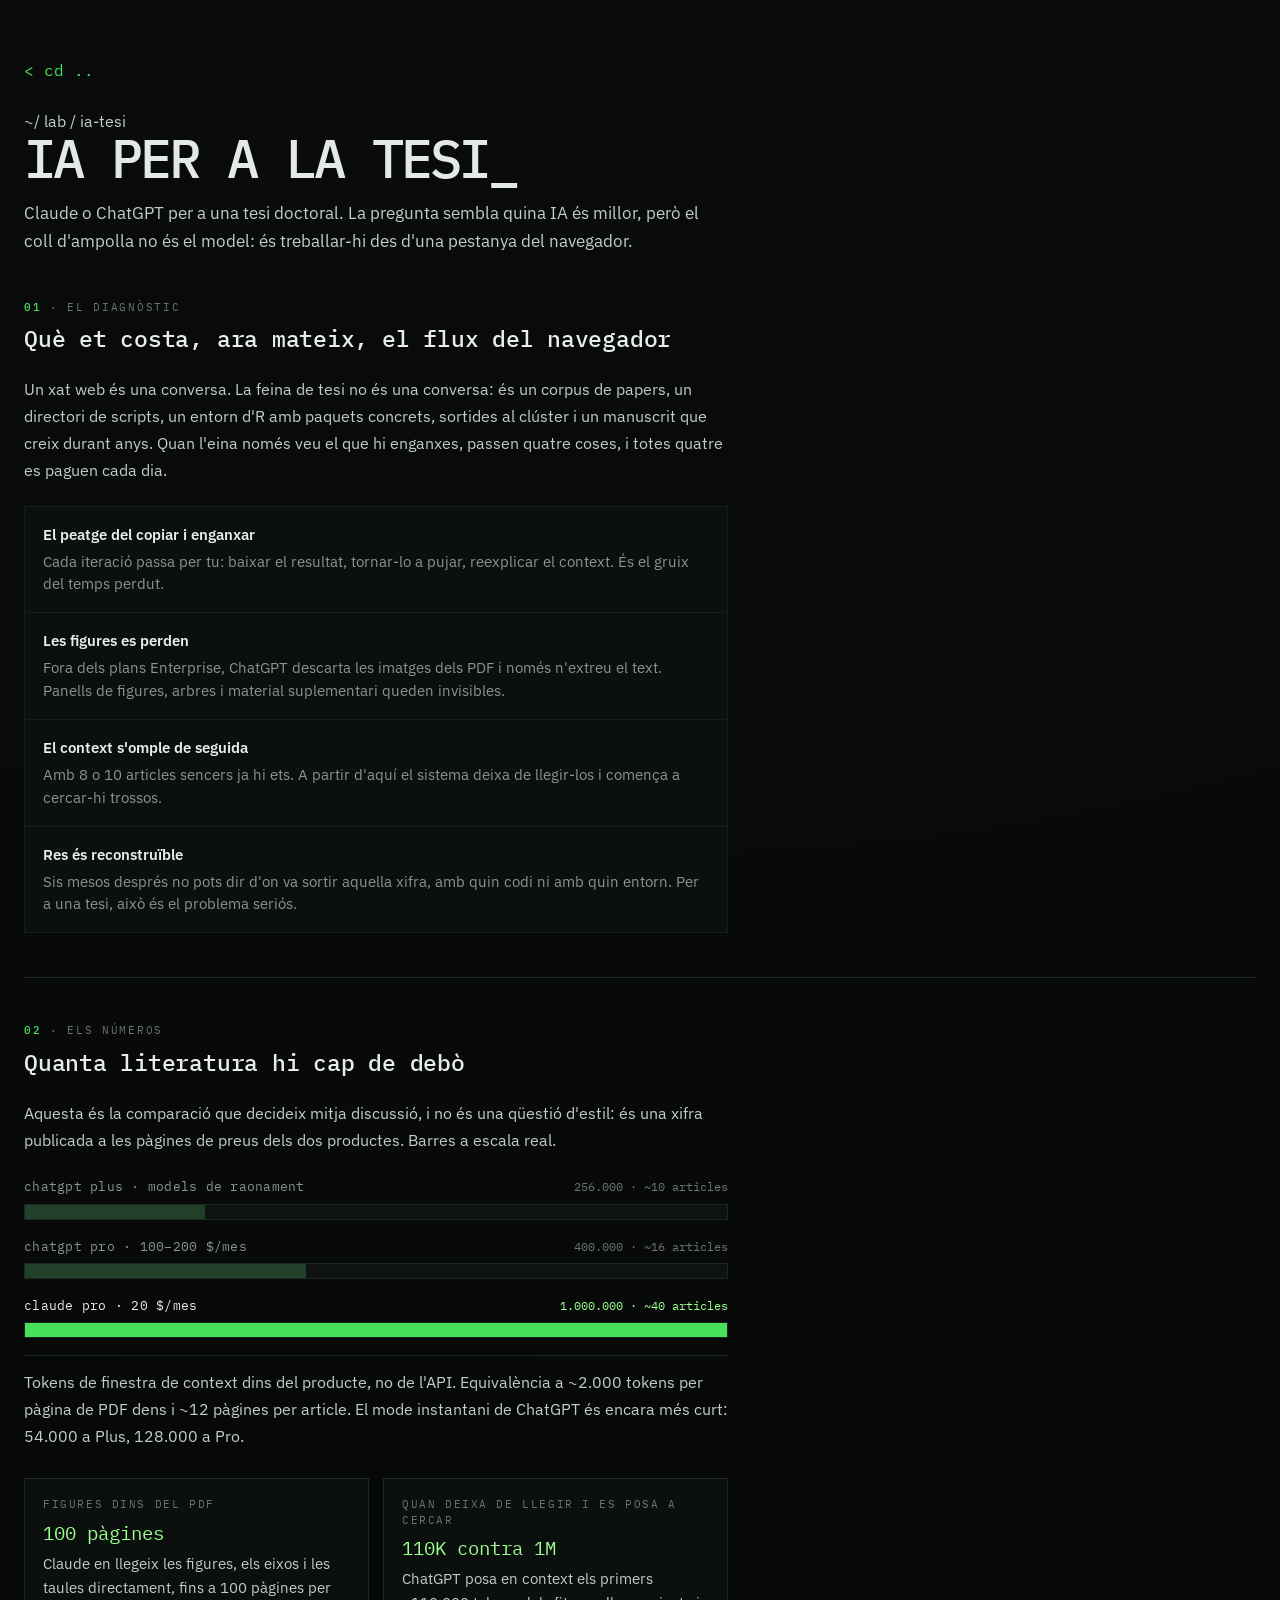
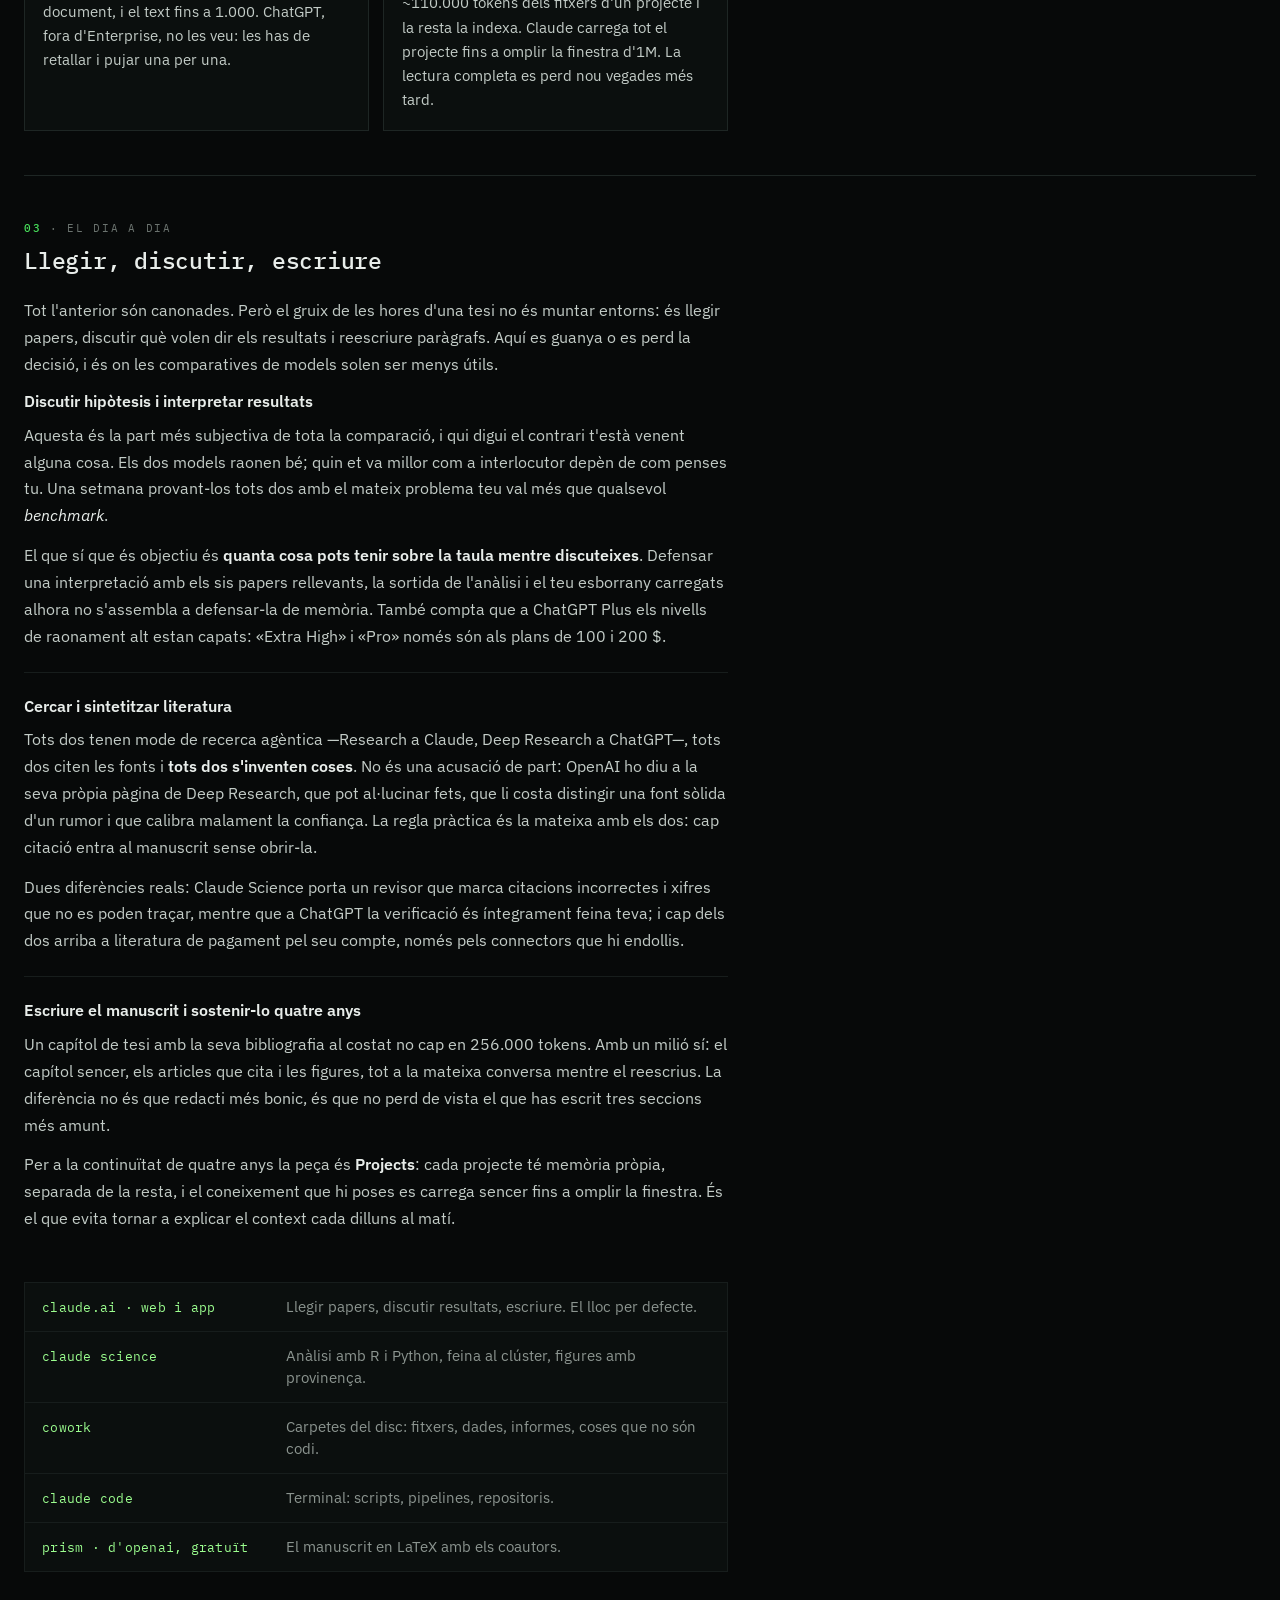
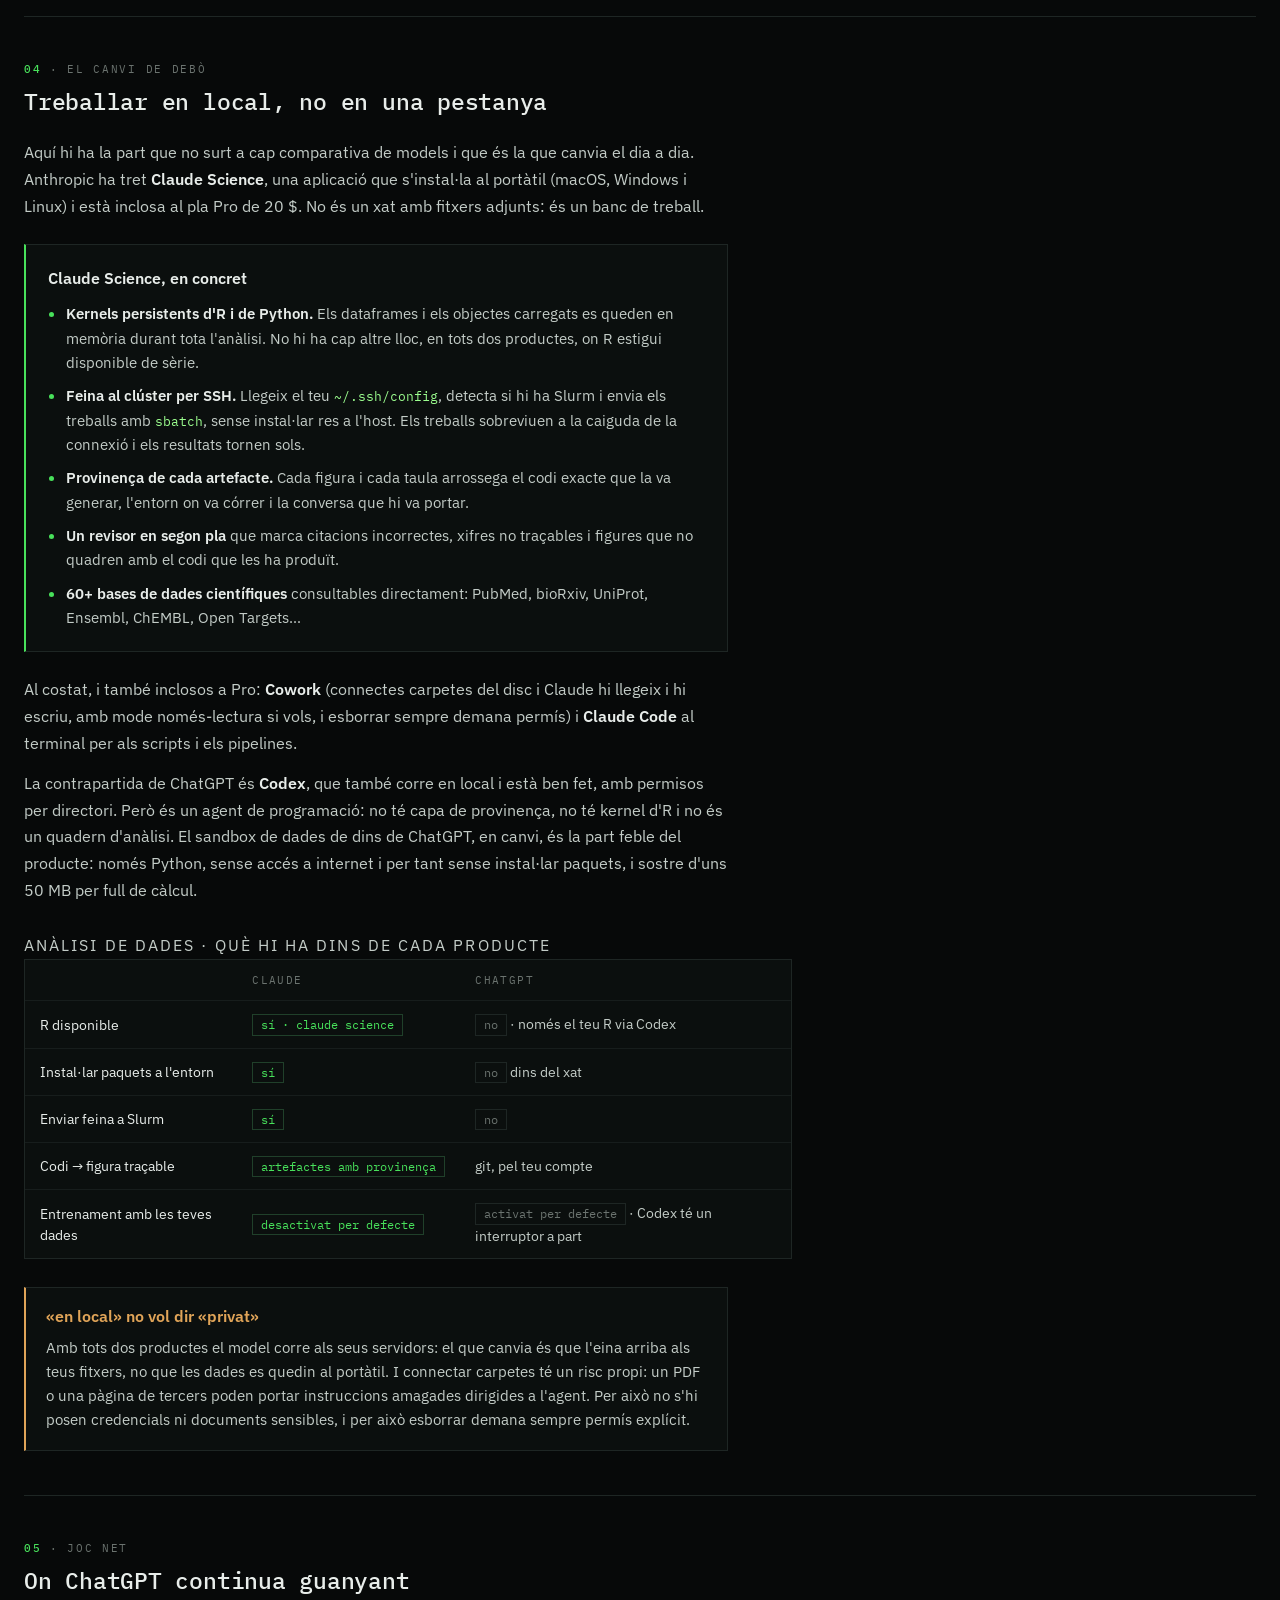
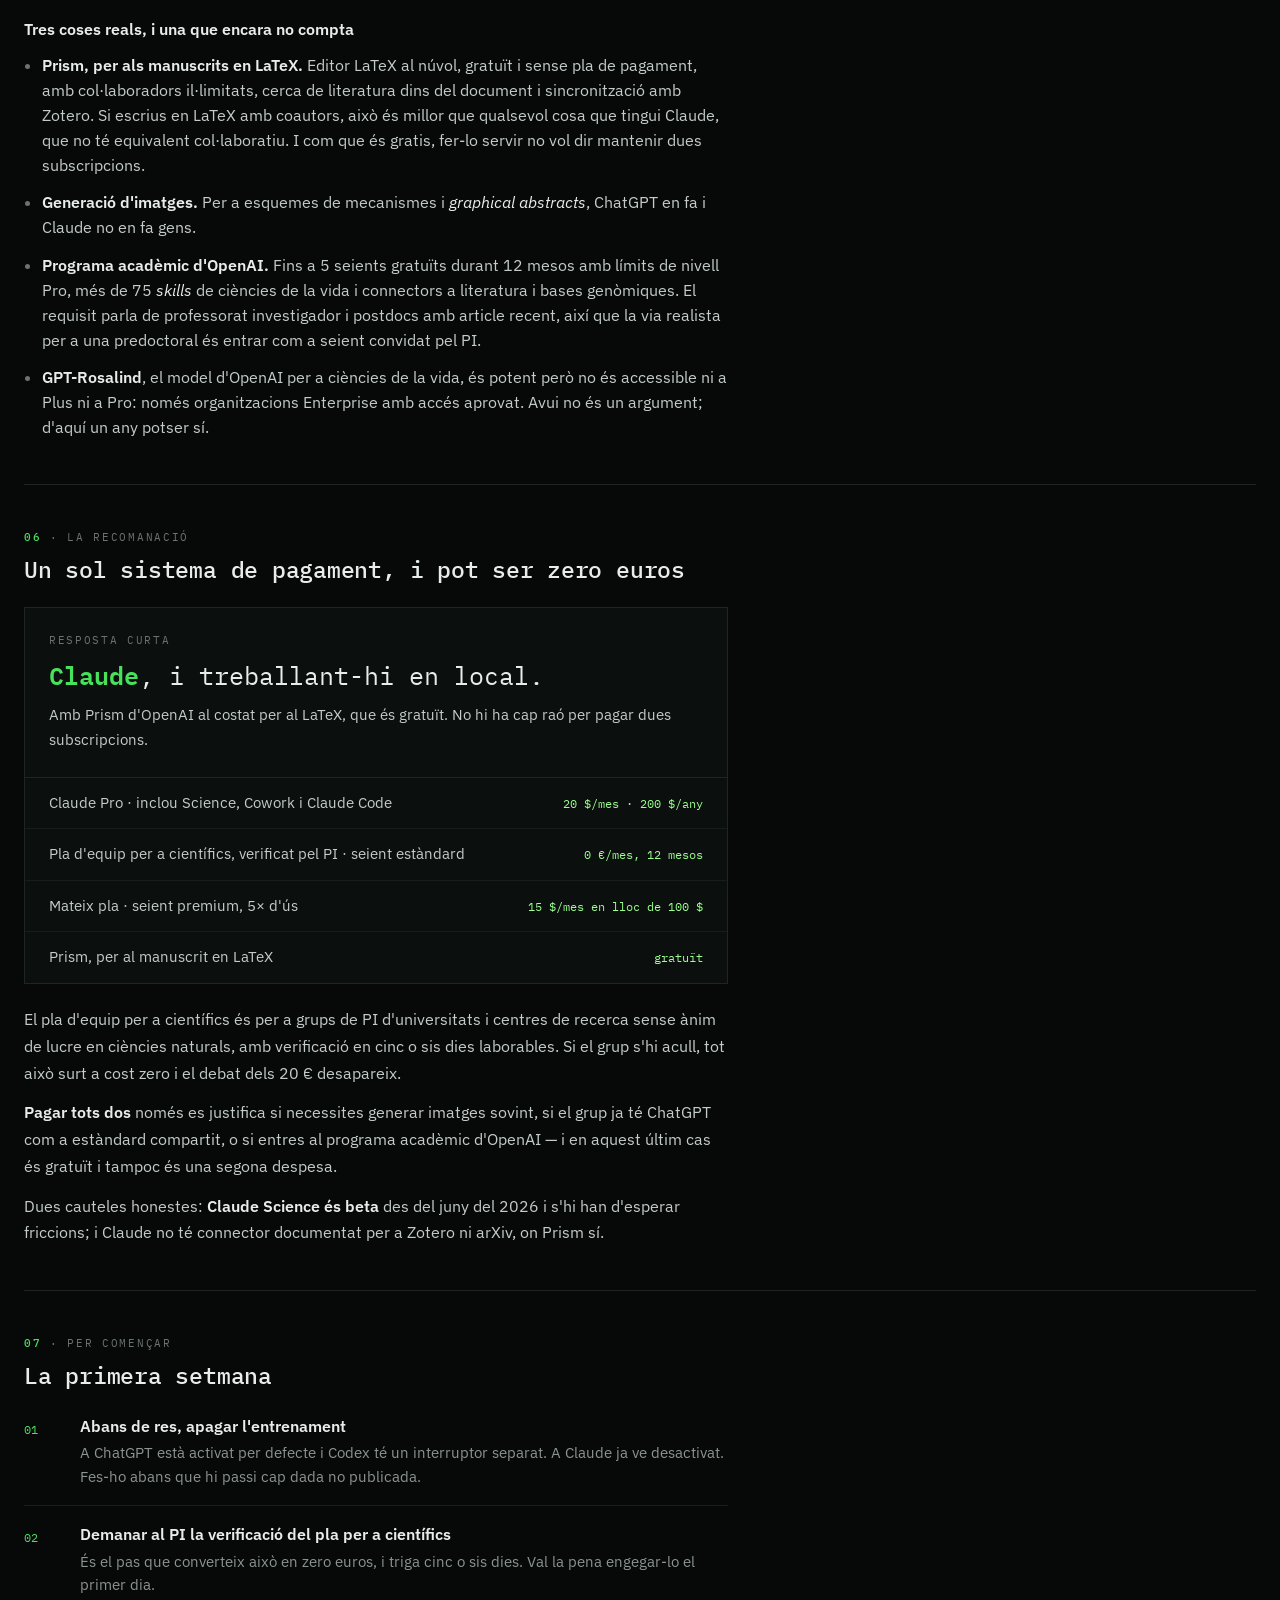
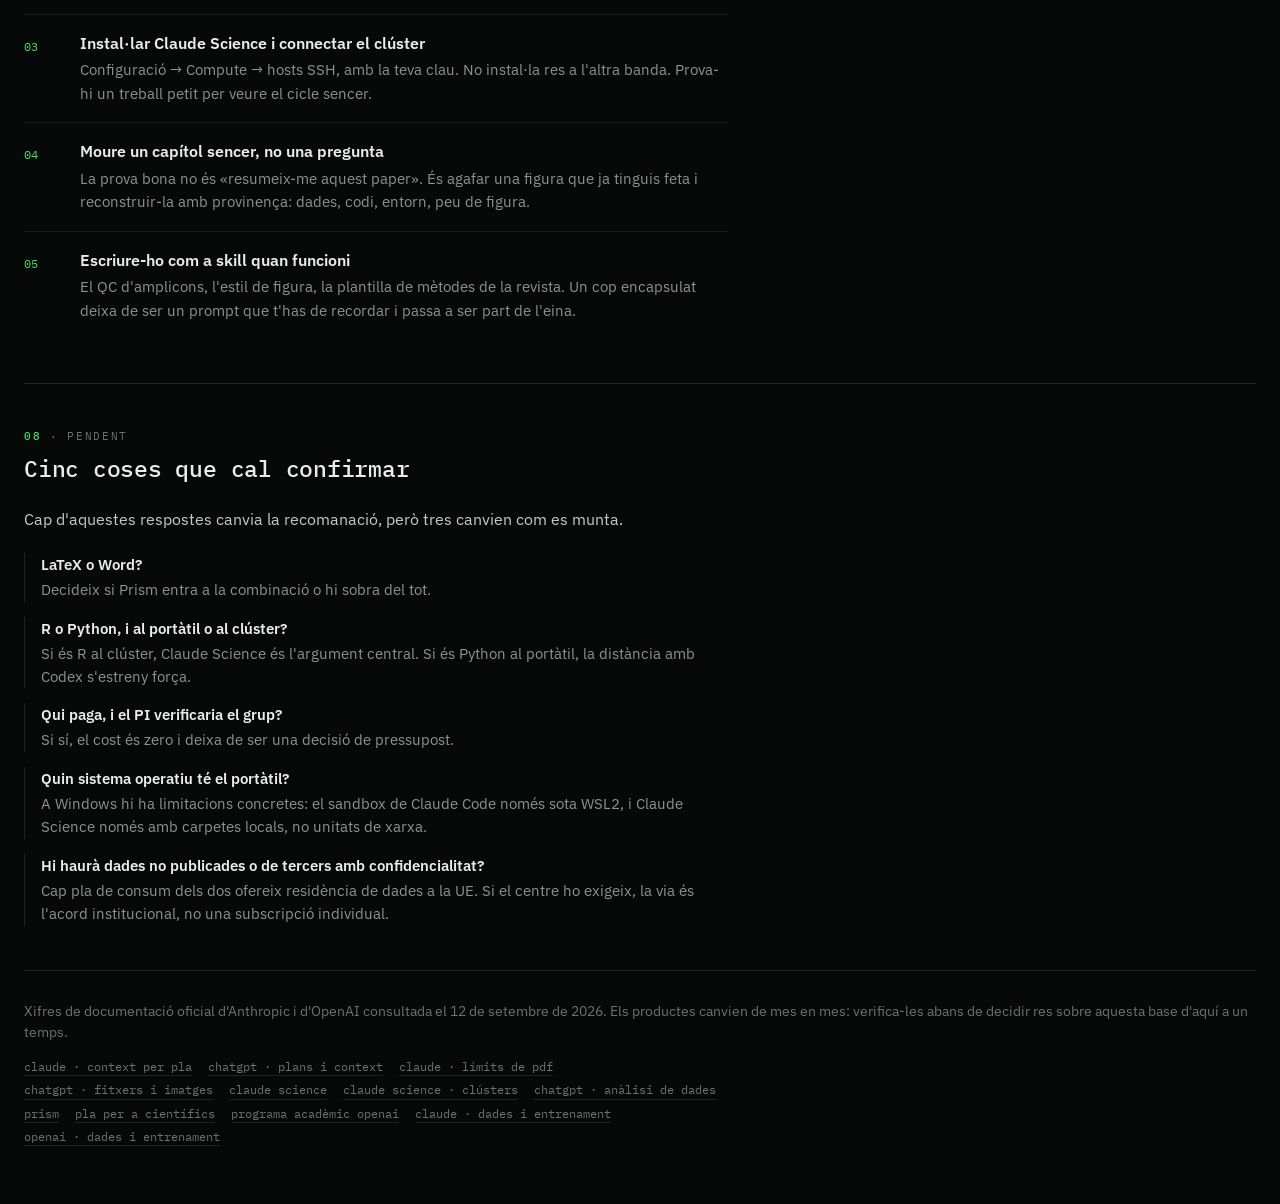
==== commit 745e2a46: "Update ia-tesi.html" ====
--- a/ia-tesi.html
+++ b/ia-tesi.html
@@ -6,155 +6,166 @@
 <meta name="robots" content="noindex">
 <link rel="preconnect" href="https://fonts.googleapis.com">
 <link rel="preconnect" href="https://fonts.gstatic.com" crossorigin>
-<link href="https://fonts.googleapis.com/css2?family=IBM+Plex+Mono:wght@400;500;600&display=swap" rel="stylesheet">
+<link href="https://fonts.googleapis.com/css2?family=IBM+Plex+Mono:wght@400;500;600&family=IBM+Plex+Sans:wght@400;500;600&display=swap" rel="stylesheet">
 <link rel="stylesheet" href="./styles.css">
 <style>
-/* ---- ia-tesi.html · estils propis d'aquesta pàgina, prefix tz- ---- */
+/* ---- ia-tesi.html · estils propis, prefix tz- ---- */
 .tz{
-  --tz-bg:#070909;
-  --tz-panel:#0a0d0c;
-  --tz-panel-2:#0e1211;
-  --tz-text:#e5e9e6;
-  --tz-muted:#a6ada8;
-  --tz-dim:#6f7873;
+  --tz-panel:#0b0f0e;
+  --tz-panel-2:#0e1312;
+  --tz-text:#e8edea;
+  --tz-body:#c3ccc7;
+  --tz-dim:#8b948f;
+  --tz-faint:#6b736f;
   --tz-accent:#48e15b;
   --tz-accent-soft:#9cff8f;
-  --tz-warn:#e15b48;
-  --tz-line:#1c2321;
-  --tz-line-soft:#151a19;
-  --tz-measure:74ch;
-  font-size:15px;
-  line-height:1.72;
-  color:var(--tz-muted);
+  --tz-warn:#e0a458;
+  --tz-line:#1e2624;
+  --tz-line-soft:#171d1c;
+  --tz-col:44rem;
+  --tz-sans:"IBM Plex Sans",-apple-system,BlinkMacSystemFont,"Segoe UI",system-ui,sans-serif;
+  --tz-mono:"IBM Plex Mono",ui-monospace,Consolas,monospace;
 }
 .tz *{box-sizing:border-box}
-.tz p{color:var(--tz-muted);margin:0}
-.tz p + p{margin-top:.85em}
+
+/* una sola amplada de columna per a tot */
+.tz-sec > *,.tz-foot > *{max-width:var(--tz-col)}
+.tz .lead{
+  font-family:var(--tz-sans);font-size:1.06rem;line-height:1.6;
+  color:var(--tz-body);max-width:var(--tz-col);
+}
+
+/* prosa */
+.tz p,.tz li{font-family:var(--tz-sans);color:var(--tz-body);max-width:none}
+.tz p{margin:0;font-size:1rem;line-height:1.68}
+.tz p + p{margin-top:.8em}
 .tz strong{color:var(--tz-text);font-weight:600}
-.tz em{color:var(--tz-text);font-style:normal;border-bottom:1px dotted var(--tz-dim)}
-.tz code{color:var(--tz-accent-soft);font-size:.92em}
-.tz .tz-measure{max-width:var(--tz-measure)}
-
-.tz-sec{padding-block:38px;border-top:1px dashed var(--tz-line)}
+.tz em{font-style:italic;color:var(--tz-text)}
+.tz code{font-family:var(--tz-mono);color:var(--tz-accent-soft);font-size:.88em}
+
+/* seccions */
+.tz-sec{padding-block:44px;border-top:1px solid var(--tz-line)}
 .tz-sec:first-of-type{border-top:0}
-.tz-head{display:flex;flex-direction:column;gap:7px;margin-bottom:20px}
+.tz-head{display:flex;flex-direction:column;gap:9px;margin-bottom:22px}
 .tz-eyebrow{
-  font-size:.72rem;letter-spacing:.13em;text-transform:uppercase;
-  color:var(--tz-dim);
+  font-family:var(--tz-mono);font-size:.7rem;letter-spacing:.15em;
+  text-transform:uppercase;color:var(--tz-faint);
 }
 .tz-eyebrow b{color:var(--tz-accent);font-weight:500}
 .tz h2{
-  font-size:clamp(1.25rem,3.4vw,1.7rem);line-height:1.2;letter-spacing:-.02em;
-  color:var(--tz-text);font-weight:500;margin:0;text-wrap:balance;
+  font-family:var(--tz-mono);font-size:clamp(1.15rem,3vw,1.45rem);line-height:1.28;
+  letter-spacing:-.01em;color:var(--tz-text);font-weight:500;margin:0;
 }
 .tz h3{
-  font-size:1rem;line-height:1.4;color:var(--tz-text);font-weight:600;margin:0;
-  letter-spacing:-.01em;
+  font-family:var(--tz-sans);font-size:1.02rem;line-height:1.4;
+  color:var(--tz-text);font-weight:600;margin:0;
 }
 
 /* fricció */
 .tz-grid2{display:grid;gap:1px;background:var(--tz-line-soft);border:1px solid var(--tz-line-soft);margin:0;padding:0;list-style:none}
-.tz-grid2 li{background:var(--tz-panel);padding:15px 17px;display:grid;gap:4px}
-.tz-grid2 b{color:var(--tz-text);font-weight:600;font-size:.94rem}
-.tz-grid2 span{font-size:.88rem;color:var(--tz-dim)}
-@media(min-width:700px){.tz-grid2{grid-template-columns:1fr 1fr}}
-
-/* barres de context */
-.tz-bars{display:flex;flex-direction:column;gap:15px}
-.tz-bar{display:grid;gap:6px}
-.tz-bar-top{display:flex;justify-content:space-between;align-items:baseline;gap:12px;flex-wrap:wrap}
-.tz-bar-name{font-size:.88rem;color:var(--tz-muted)}
-.tz-bar-num{font-size:.8rem;color:var(--tz-dim);font-variant-numeric:tabular-nums;white-space:nowrap}
-.tz-track{height:14px;background:var(--tz-panel-2);border:1px solid var(--tz-line)}
-.tz-fill{height:100%;background:#22452a}
+.tz-grid2 li{background:var(--tz-panel);padding:16px 18px;display:grid;gap:5px}
+.tz-grid2 b{font-family:var(--tz-sans);color:var(--tz-text);font-weight:600;font-size:.96rem}
+.tz-grid2 span{font-family:var(--tz-sans);font-size:.92rem;line-height:1.55;color:var(--tz-dim)}
+
+/* barres */
+.tz-bars{display:flex;flex-direction:column;gap:17px}
+.tz-bar{display:grid;gap:7px}
+.tz-bar-top{display:flex;justify-content:space-between;align-items:baseline;gap:14px;flex-wrap:wrap}
+.tz-bar-name{font-family:var(--tz-mono);font-size:.8rem;color:var(--tz-dim);letter-spacing:.02em}
+.tz-bar-num{font-family:var(--tz-mono);font-size:.78rem;color:var(--tz-faint);font-variant-numeric:tabular-nums;white-space:nowrap}
+.tz-track{height:16px;background:var(--tz-panel-2);border:1px solid var(--tz-line)}
+.tz-fill{height:100%;background:#20402a}
 .tz-bar.is-hero .tz-fill{background:var(--tz-accent)}
 .tz-bar.is-hero .tz-bar-name{color:var(--tz-text)}
 .tz-bar.is-hero .tz-bar-num{color:var(--tz-accent-soft)}
-.tz-note{font-size:.76rem;color:var(--tz-dim);border-top:1px dashed var(--tz-line);padding-top:11px;line-height:1.65}
+.tz-note{
+  font-family:var(--tz-mono);font-size:.73rem;color:var(--tz-faint);
+  border-top:1px solid var(--tz-line);padding-top:13px;line-height:1.7;
+}
 
 /* fets */
-.tz-facts{display:grid;gap:12px;margin-top:24px}
-@media(min-width:700px){.tz-facts{grid-template-columns:1fr 1fr}}
-.tz-fact{background:var(--tz-panel);border:1px solid var(--tz-line);padding:17px;display:flex;flex-direction:column;gap:7px}
-.tz-fact .tz-eyebrow{font-size:.68rem}
-.tz-fact .tz-big{font-size:1.3rem;color:var(--tz-accent-soft);letter-spacing:-.02em;line-height:1.15}
-.tz-fact p{font-size:.88rem}
+.tz-facts{display:grid;gap:14px;margin-top:28px}
+.tz-fact{background:var(--tz-panel);border:1px solid var(--tz-line);padding:18px;display:flex;flex-direction:column;gap:8px}
+.tz-fact .tz-eyebrow{font-size:.66rem}
+.tz-fact .tz-big{font-family:var(--tz-mono);font-size:1.2rem;color:var(--tz-accent-soft);line-height:1.2}
+.tz-fact p{font-size:.94rem;line-height:1.6}
+@media(min-width:820px){.tz-facts{grid-template-columns:1fr 1fr}}
 
 /* dia a dia */
-.tz-daily > div{padding-block:20px;border-top:1px dashed var(--tz-line-soft)}
+.tz-daily > div{padding-block:22px;border-top:1px solid var(--tz-line-soft)}
 .tz-daily > div:first-child{border-top:0;padding-top:2px}
-.tz-daily h3{margin-bottom:7px}
-.tz-daily p{max-width:var(--tz-measure);font-size:.92rem}
+.tz-daily h3{margin-bottom:9px}
 
 /* mapa d'eines */
-.tz-map{margin-top:24px;display:grid;gap:1px;background:var(--tz-line-soft);border:1px solid var(--tz-line-soft)}
-.tz-map div{background:var(--tz-panel);padding:12px 16px;display:grid;gap:2px}
-.tz-map b{color:var(--tz-accent-soft);font-weight:500;font-size:.84rem}
-.tz-map span{font-size:.87rem;color:var(--tz-dim)}
-@media(min-width:700px){.tz-map div{grid-template-columns:16rem minmax(0,1fr);gap:18px;align-items:baseline}}
+.tz-map{margin-top:28px;display:grid;gap:1px;background:var(--tz-line-soft);border:1px solid var(--tz-line-soft)}
+.tz-map div{background:var(--tz-panel);padding:13px 17px;display:grid;gap:3px}
+.tz-map b{font-family:var(--tz-mono);color:var(--tz-accent-soft);font-weight:400;font-size:.8rem;letter-spacing:.02em}
+.tz-map span{font-family:var(--tz-sans);font-size:.92rem;color:var(--tz-dim)}
+@media(min-width:700px){.tz-map div{grid-template-columns:14rem minmax(0,1fr);gap:20px;align-items:baseline}}
 
 /* taula */
 .tz-tablewrap{overflow-x:auto;border:1px solid var(--tz-line);background:var(--tz-panel)}
-.tz-tablewrap table{border-collapse:collapse;width:100%;min-width:540px;font-size:.86rem}
-.tz-tablewrap th,.tz-tablewrap td{text-align:left;padding:11px 14px;border-bottom:1px solid var(--tz-line-soft);vertical-align:top;color:var(--tz-muted)}
-.tz-tablewrap thead th{font-size:.7rem;letter-spacing:.11em;text-transform:uppercase;color:var(--tz-dim);font-weight:500;background:var(--tz-panel-2)}
+.tz-tablewrap table{border-collapse:collapse;width:100%;min-width:500px;font-size:.9rem;font-family:var(--tz-sans)}
+.tz-tablewrap th,.tz-tablewrap td{text-align:left;padding:12px 15px;border-bottom:1px solid var(--tz-line-soft);vertical-align:middle;color:var(--tz-body)}
+.tz-tablewrap thead th{font-family:var(--tz-mono);font-size:.68rem;letter-spacing:.13em;text-transform:uppercase;color:var(--tz-faint);font-weight:400;background:transparent}
 .tz-tablewrap tbody tr:last-child td{border-bottom:0}
 .tz-tablewrap td:first-child{color:var(--tz-text)}
-.tz-cap{font-size:.74rem;color:var(--tz-dim);margin-bottom:9px;letter-spacing:.04em}
-.tz-pill{display:inline-block;font-size:.74rem;padding:1px 7px;border:1px solid;white-space:nowrap}
-.tz-pill.ok{color:var(--tz-accent);border-color:#1f4a27;background:#0d1a10}
-.tz-pill.ko{color:var(--tz-warn);border-color:#4a231f;background:#1a0f0d}
+.tz-cap{font-family:var(--tz-mono);font-size:.7rem;color:var(--tz-faint);margin-bottom:10px;letter-spacing:.13em;text-transform:uppercase}
+.tz-pill{display:inline-block;font-family:var(--tz-mono);font-size:.72rem;padding:1px 8px;white-space:nowrap;border:1px solid}
+.tz-pill.ok{color:var(--tz-accent);border-color:#20402a}
+.tz-pill.ko{color:var(--tz-faint);border-color:var(--tz-line)}
 
 /* panells */
-.tz-panel{background:var(--tz-panel);border:1px solid var(--tz-line);border-left:2px solid var(--tz-accent);padding:20px}
-.tz-panel h3{margin-bottom:9px}
-.tz-panel ul{margin:0;padding-left:1.15em}
-.tz-panel li{margin-top:7px;font-size:.9rem;color:var(--tz-muted)}
+.tz-panel{background:var(--tz-panel);border:1px solid var(--tz-line);border-left:2px solid var(--tz-accent);padding:22px}
+.tz-panel h3{margin-bottom:12px}
+.tz-panel ul{margin:0;padding-left:1.1em}
+.tz-panel li{margin-top:9px;font-size:.95rem;line-height:1.6}
 .tz-panel li::marker{color:var(--tz-accent)}
-.tz-fair{border:1px dashed var(--tz-line);padding:20px}
-.tz-fair h3{margin-bottom:9px}
-.tz-fair ul{margin:0;padding-left:1.15em}
-.tz-fair li{margin-top:9px;font-size:.9rem;color:var(--tz-muted)}
-.tz-fair li::marker{color:var(--tz-dim)}
-.tz-warnbox{margin-top:24px;background:var(--tz-panel);border:1px solid var(--tz-line);border-left:2px solid var(--tz-warn);padding:17px 19px}
-.tz-warnbox h3{margin-bottom:6px;font-size:.95rem;color:var(--tz-warn)}
-.tz-warnbox p{font-size:.88rem}
+.tz-fair{padding:0}
+.tz-fair h3{margin-bottom:12px}
+.tz-fair ul{margin:0;padding-left:1.1em}
+.tz-fair li{margin-top:12px;font-size:.97rem;line-height:1.62}
+.tz-fair li::marker{color:var(--tz-faint)}
+.tz-warnbox{margin-top:28px;border:1px solid var(--tz-line);border-left:2px solid var(--tz-warn);padding:18px 20px;background:var(--tz-panel)}
+.tz-warnbox h3{margin-bottom:8px;font-size:.98rem;color:var(--tz-warn)}
+.tz-warnbox p{font-size:.94rem;line-height:1.6}
 
 /* veredicte */
 .tz-verdict{border:1px solid var(--tz-line);background:var(--tz-panel)}
-.tz-verdict-top{padding:22px;border-bottom:1px dashed var(--tz-line);display:flex;flex-direction:column;gap:8px}
-.tz-answer{font-size:clamp(1.3rem,4vw,1.8rem);color:var(--tz-text);letter-spacing:-.02em;line-height:1.2}
+.tz-verdict-top{padding:24px;border-bottom:1px solid var(--tz-line);display:flex;flex-direction:column;gap:10px}
+.tz-answer{font-family:var(--tz-mono);font-size:clamp(1.2rem,3.4vw,1.55rem);color:var(--tz-text);line-height:1.3}
 .tz-answer b{color:var(--tz-accent);font-weight:600}
 .tz-verdict-rows{display:grid;gap:1px;background:var(--tz-line-soft)}
-.tz-vrow{background:var(--tz-panel);padding:13px 22px;display:flex;flex-wrap:wrap;gap:3px 14px;justify-content:space-between;align-items:baseline}
-.tz-vrow .k{font-size:.88rem;color:var(--tz-muted)}
-.tz-vrow .v{font-size:.8rem;color:var(--tz-accent-soft);font-variant-numeric:tabular-nums}
+.tz-vrow{background:var(--tz-panel);padding:14px 24px;display:flex;flex-wrap:wrap;gap:3px 16px;justify-content:space-between;align-items:baseline}
+.tz-vrow .k{font-family:var(--tz-sans);font-size:.94rem;color:var(--tz-body)}
+.tz-vrow .v{font-family:var(--tz-mono);font-size:.78rem;color:var(--tz-accent-soft);font-variant-numeric:tabular-nums;white-space:nowrap}
 
 /* passos */
 .tz-steps{list-style:none;counter-reset:s;margin:0;padding:0}
 .tz-steps li{
-  counter-increment:s;display:grid;grid-template-columns:2.4rem minmax(0,1fr);
-  column-gap:14px;padding:15px 0;border-top:1px dashed var(--tz-line-soft);
+  counter-increment:s;display:grid;grid-template-columns:2.5rem minmax(0,1fr);
+  column-gap:16px;padding:17px 0;border-top:1px solid var(--tz-line-soft);
 }
 .tz-steps li:first-child{border-top:0;padding-top:2px}
 .tz-steps li::before{
   content:counter(s,decimal-leading-zero);grid-column:1;grid-row:1;
-  color:var(--tz-accent);font-size:.8rem;padding-top:.2rem;font-variant-numeric:tabular-nums;
-}
-.tz-steps b{grid-column:2;display:block;color:var(--tz-text);font-weight:600;font-size:.94rem;margin-bottom:2px}
-.tz-steps span{grid-column:2;display:block;font-size:.88rem;color:var(--tz-dim)}
+  font-family:var(--tz-mono);color:var(--tz-accent);font-size:.78rem;
+  padding-top:.3rem;font-variant-numeric:tabular-nums;
+}
+.tz-steps b{grid-column:2;display:block;font-family:var(--tz-sans);color:var(--tz-text);font-weight:600;font-size:.98rem;margin-bottom:3px}
+.tz-steps span{grid-column:2;display:block;font-family:var(--tz-sans);font-size:.93rem;line-height:1.58;color:var(--tz-dim)}
 
 /* preguntes */
-.tz-qs{list-style:none;margin:0;padding:0;display:flex;flex-direction:column;gap:13px}
-.tz-qs li{padding-left:14px;border-left:1px solid var(--tz-line);display:grid;gap:2px}
-.tz-qs b{color:var(--tz-text);font-weight:600;font-size:.92rem}
-.tz-qs span{font-size:.86rem;color:var(--tz-dim)}
+.tz-qs{list-style:none;margin:0;padding:0;display:flex;flex-direction:column;gap:15px}
+.tz-qs li{padding-left:16px;border-left:1px solid var(--tz-line);display:grid;gap:3px}
+.tz-qs b{font-family:var(--tz-sans);color:var(--tz-text);font-weight:600;font-size:.96rem}
+.tz-qs span{font-family:var(--tz-sans);font-size:.92rem;line-height:1.55;color:var(--tz-dim)}
 
 /* peu */
-.tz-foot{padding-block:26px 0;border-top:1px dashed var(--tz-line)}
-.tz-foot p{font-size:.8rem;color:var(--tz-dim);max-width:var(--tz-measure)}
-.tz-srcs{margin-top:12px;display:flex;flex-wrap:wrap;gap:4px 14px;font-size:.74rem}
-.tz-srcs a{color:var(--tz-dim);text-decoration:none;border-bottom:1px dotted var(--tz-line)}
+.tz-foot{padding-block:30px 0;border-top:1px solid var(--tz-line)}
+.tz-foot p{font-size:.85rem;color:var(--tz-faint);line-height:1.6}
+.tz-srcs{margin-top:14px;display:flex;flex-wrap:wrap;gap:5px 16px;font-family:var(--tz-mono);font-size:.72rem;max-width:var(--tz-col)}
+.tz-srcs a{color:var(--tz-faint);text-decoration:none;border-bottom:1px solid var(--tz-line)}
 .tz-srcs a:hover{color:var(--tz-accent);border-bottom-color:var(--tz-accent)}
 .tz a:focus-visible{outline:1px solid var(--tz-accent);outline-offset:2px}
 @media(prefers-reduced-motion:reduce){.tz *{animation:none!important;transition:none!important}}
@@ -173,10 +184,10 @@
     <span class="tz-eyebrow"><b>01</b> · el diagnòstic</span>
     <h2>Què et costa, ara mateix, el flux del navegador</h2>
   </div>
-  <div class="tz-measure">
+  <div>
     <p>Un xat web és una conversa. La feina de tesi no és una conversa: és un corpus de papers, un directori de scripts, un entorn d'R amb paquets concrets, sortides al clúster i un manuscrit que creix durant anys. Quan l'eina només veu el que hi enganxes, passen quatre coses, i totes quatre es paguen cada dia.</p>
   </div>
-  <ul class="tz-grid2" style="margin-top:20px">
+  <ul class="tz-grid2" style="margin-top:22px">
     <li><b>El peatge del copiar i enganxar</b><span>Cada iteració passa per tu: baixar el resultat, tornar-lo a pujar, reexplicar el context. És el gruix del temps perdut.</span></li>
     <li><b>Les figures es perden</b><span>Fora dels plans Enterprise, ChatGPT descarta les imatges dels PDF i només n'extreu el text. Panells de figures, arbres i material suplementari queden invisibles.</span></li>
     <li><b>El context s'omple de seguida</b><span>Amb 8 o 10 articles sencers ja hi ets. A partir d'aquí el sistema deixa de llegir-los i comença a cercar-hi trossos.</span></li>
@@ -189,7 +200,7 @@
     <span class="tz-eyebrow"><b>02</b> · els números</span>
     <h2>Quanta literatura hi cap de debò</h2>
   </div>
-  <div class="tz-measure" style="margin-bottom:22px">
+  <div style="margin-bottom:24px">
     <p>Aquesta és la comparació que decideix mitja discussió, i no és una qüestió d'estil: és una xifra publicada a les pàgines de preus dels dos productes. Barres a escala real.</p>
   </div>
   <div class="tz-bars" role="img" aria-label="Finestra de context: ChatGPT Plus 256.000 tokens, ChatGPT Pro 400.000, Claude Pro 1.000.000">
@@ -226,7 +237,7 @@
     <span class="tz-eyebrow"><b>03</b> · el dia a dia</span>
     <h2>Llegir, discutir, escriure</h2>
   </div>
-  <div class="tz-measure" style="margin-bottom:8px">
+  <div style="margin-bottom:10px">
     <p>Tot l'anterior són canonades. Però el gruix de les hores d'una tesi no és muntar entorns: és llegir papers, discutir què volen dir els resultats i reescriure paràgrafs. Aquí es guanya o es perd la decisió, i és on les comparatives de models solen ser menys útils.</p>
   </div>
   <div class="tz-daily">
@@ -260,7 +271,7 @@
     <span class="tz-eyebrow"><b>04</b> · el canvi de debò</span>
     <h2>Treballar en local, no en una pestanya</h2>
   </div>
-  <div class="tz-measure" style="margin-bottom:22px">
+  <div style="margin-bottom:24px">
     <p>Aquí hi ha la part que no surt a cap comparativa de models i que és la que canvia el dia a dia. Anthropic ha tret <strong>Claude Science</strong>, una aplicació que s'instal·la al portàtil (macOS, Windows i Linux) i està inclosa al pla Pro de 20 $. No és un xat amb fitxers adjunts: és un banc de treball.</p>
   </div>
   <div class="tz-panel">
@@ -273,12 +284,12 @@
       <li><strong>60+ bases de dades científiques</strong> consultables directament: PubMed, bioRxiv, UniProt, Ensembl, ChEMBL, Open Targets…</li>
     </ul>
   </div>
-  <div class="tz-measure" style="margin-top:22px">
+  <div style="margin-top:24px">
     <p>Al costat, i també inclosos a Pro: <strong>Cowork</strong> (connectes carpetes del disc i Claude hi llegeix i hi escriu, amb mode només-lectura si vols, i esborrar sempre demana permís) i <strong>Claude Code</strong> al terminal per als scripts i els pipelines.</p>
     <p>La contrapartida de ChatGPT és <strong>Codex</strong>, que també corre en local i està ben fet, amb permisos per directori. Però és un agent de programació: no té capa de provinença, no té kernel d'R i no és un quadern d'anàlisi. El sandbox de dades de dins de ChatGPT, en canvi, és la part feble del producte: només Python, sense accés a internet i per tant sense instal·lar paquets, i sostre d'uns 50 MB per full de càlcul.</p>
   </div>
-  <p class="tz-cap" style="margin-top:24px">anàlisi de dades · què hi ha dins de cada producte</p>
-  <div class="tz-tablewrap">
+  <p class="tz-cap" style="margin-top:28px">anàlisi de dades · què hi ha dins de cada producte</p>
+  <div class="tz-tablewrap" style="max-width:48rem">
     <table>
       <thead><tr><th>&nbsp;</th><th>claude</th><th>chatgpt</th></tr></thead>
       <tbody>
@@ -321,7 +332,7 @@
     <div class="tz-verdict-top">
       <span class="tz-eyebrow">resposta curta</span>
       <div class="tz-answer"><b>Claude</b>, i treballant-hi en local.</div>
-      <p style="font-size:.9rem">Amb Prism d'OpenAI al costat per al LaTeX, que és gratuït. No hi ha cap raó per pagar dues subscripcions.</p>
+      <p style="font-size:.94rem">Amb Prism d'OpenAI al costat per al LaTeX, que és gratuït. No hi ha cap raó per pagar dues subscripcions.</p>
     </div>
     <div class="tz-verdict-rows">
       <div class="tz-vrow"><span class="k">Claude Pro · inclou Science, Cowork i Claude Code</span><span class="v">20 $/mes · 200 $/any</span></div>
@@ -330,7 +341,7 @@
       <div class="tz-vrow"><span class="k">Prism, per al manuscrit en LaTeX</span><span class="v">gratuït</span></div>
     </div>
   </div>
-  <div class="tz-measure" style="margin-top:20px">
+  <div style="margin-top:22px">
     <p>El pla d'equip per a científics és per a grups de PI d'universitats i centres de recerca sense ànim de lucre en ciències naturals, amb verificació en cinc o sis dies laborables. Si el grup s'hi acull, tot això surt a cost zero i el debat dels 20 € desapareix.</p>
     <p><strong>Pagar tots dos</strong> només es justifica si necessites generar imatges sovint, si el grup ja té ChatGPT com a estàndard compartit, o si entres al programa acadèmic d'OpenAI — i en aquest últim cas és gratuït i tampoc és una segona despesa.</p>
     <p>Dues cauteles honestes: <strong>Claude Science és beta</strong> des del juny del 2026 i s'hi han d'esperar friccions; i Claude no té connector documentat per a Zotero ni arXiv, on Prism sí.</p>
@@ -356,7 +367,7 @@
     <span class="tz-eyebrow"><b>08</b> · pendent</span>
     <h2>Cinc coses que cal confirmar</h2>
   </div>
-  <div class="tz-measure" style="margin-bottom:18px">
+  <div style="margin-bottom:20px">
     <p>Cap d'aquestes respostes canvia la recomanació, però tres canvien com es munta.</p>
   </div>
   <ul class="tz-qs">
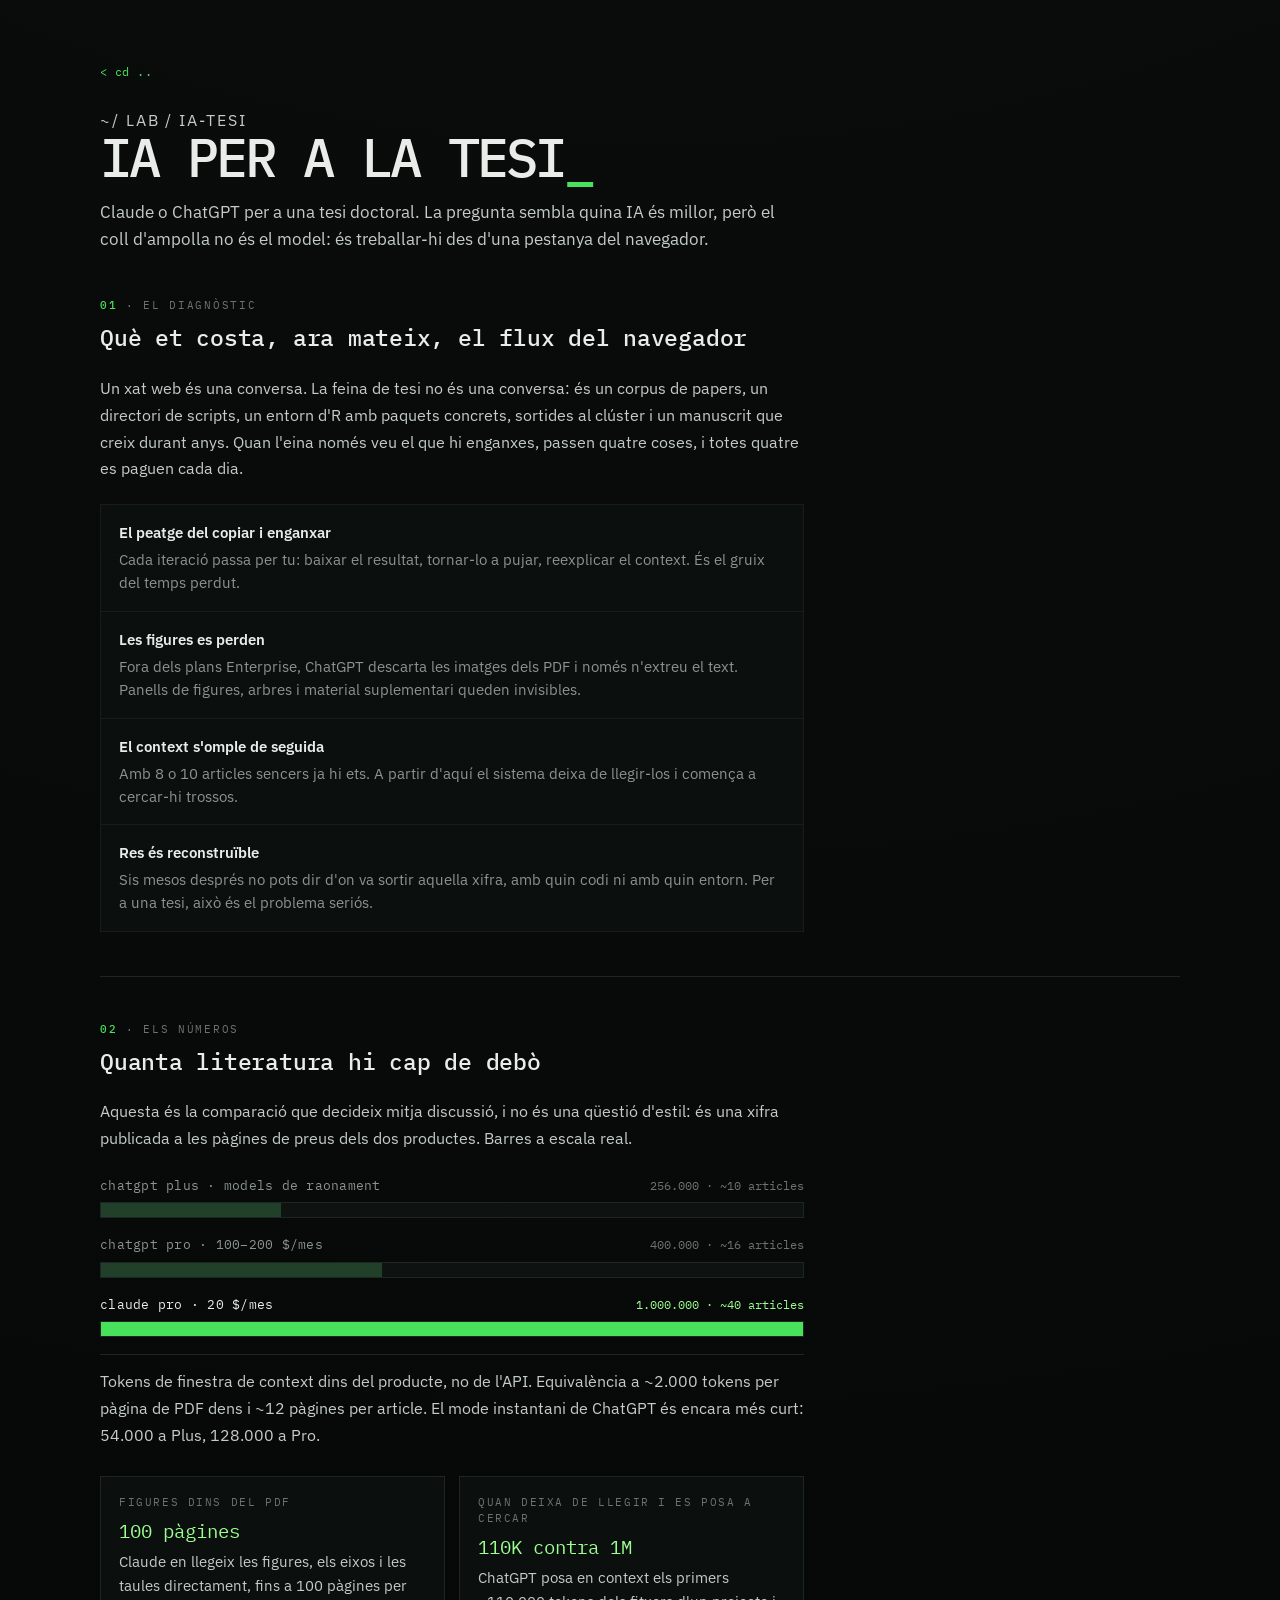
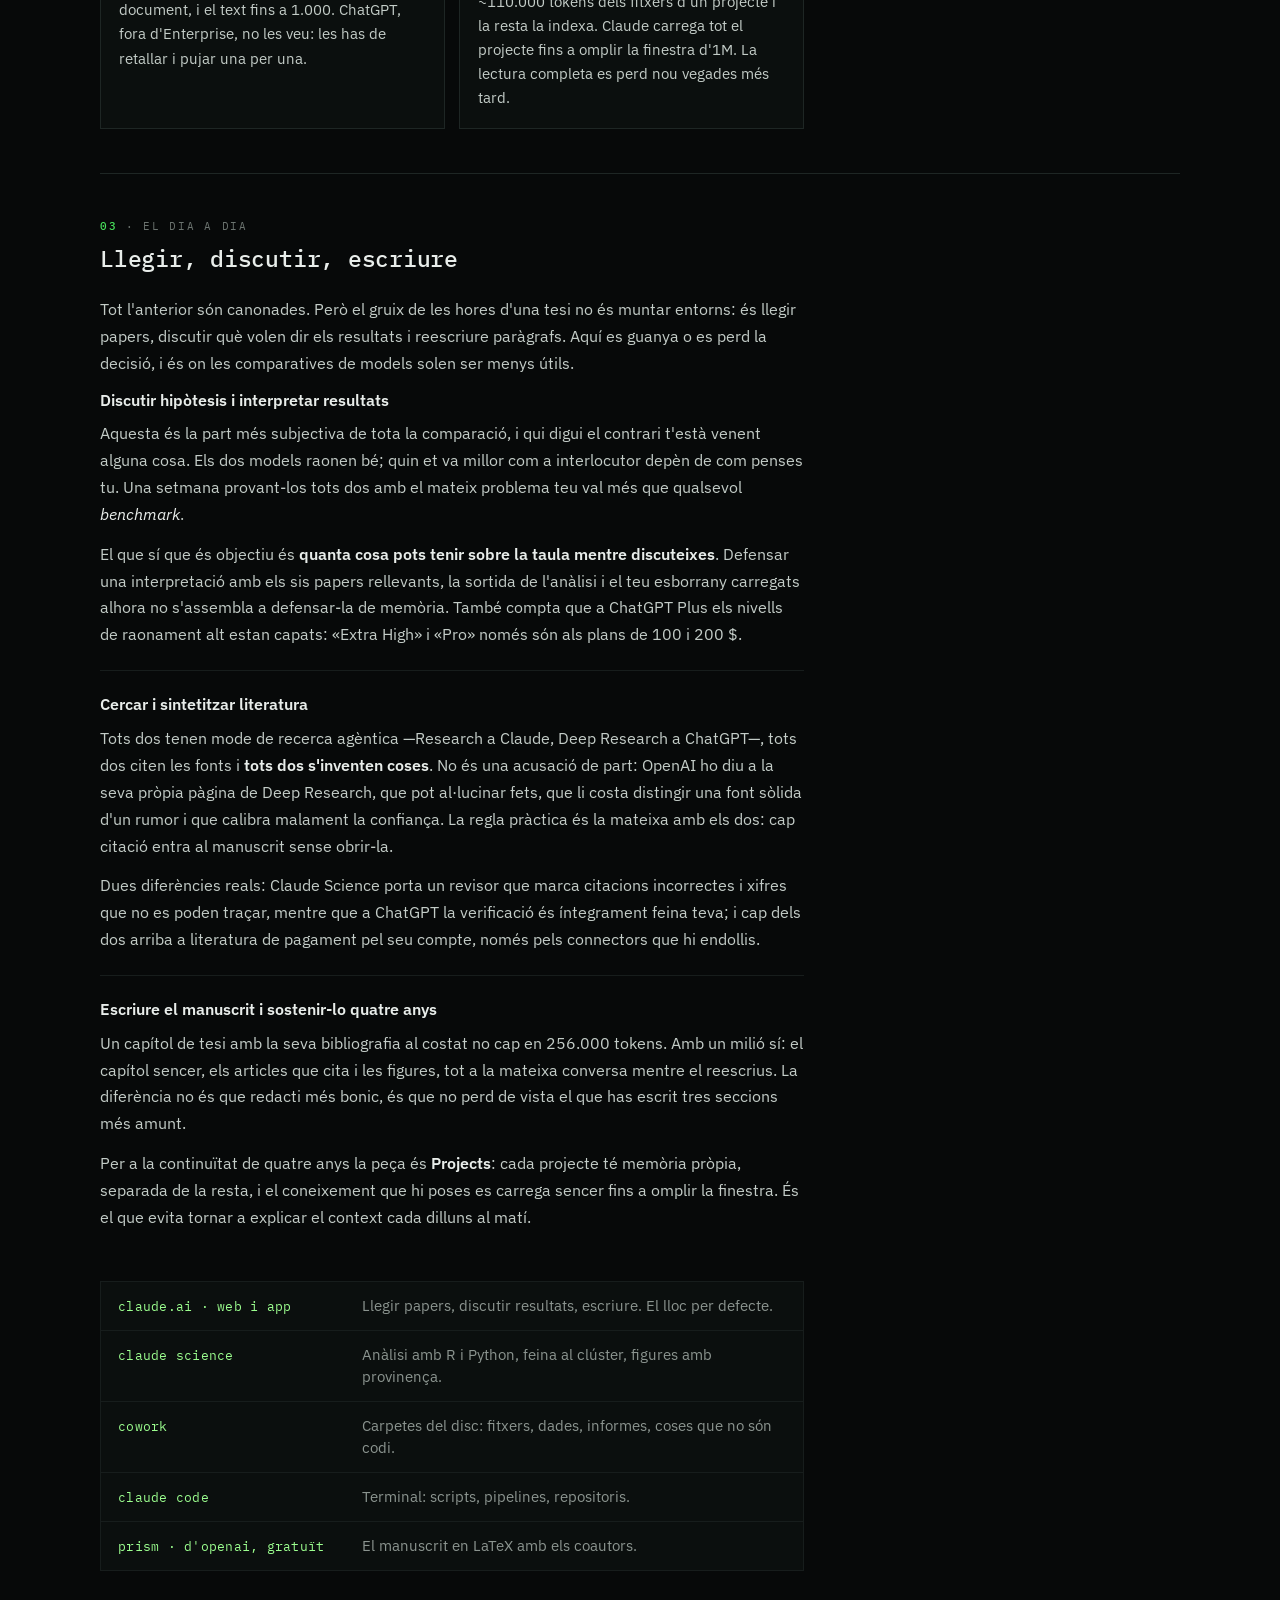
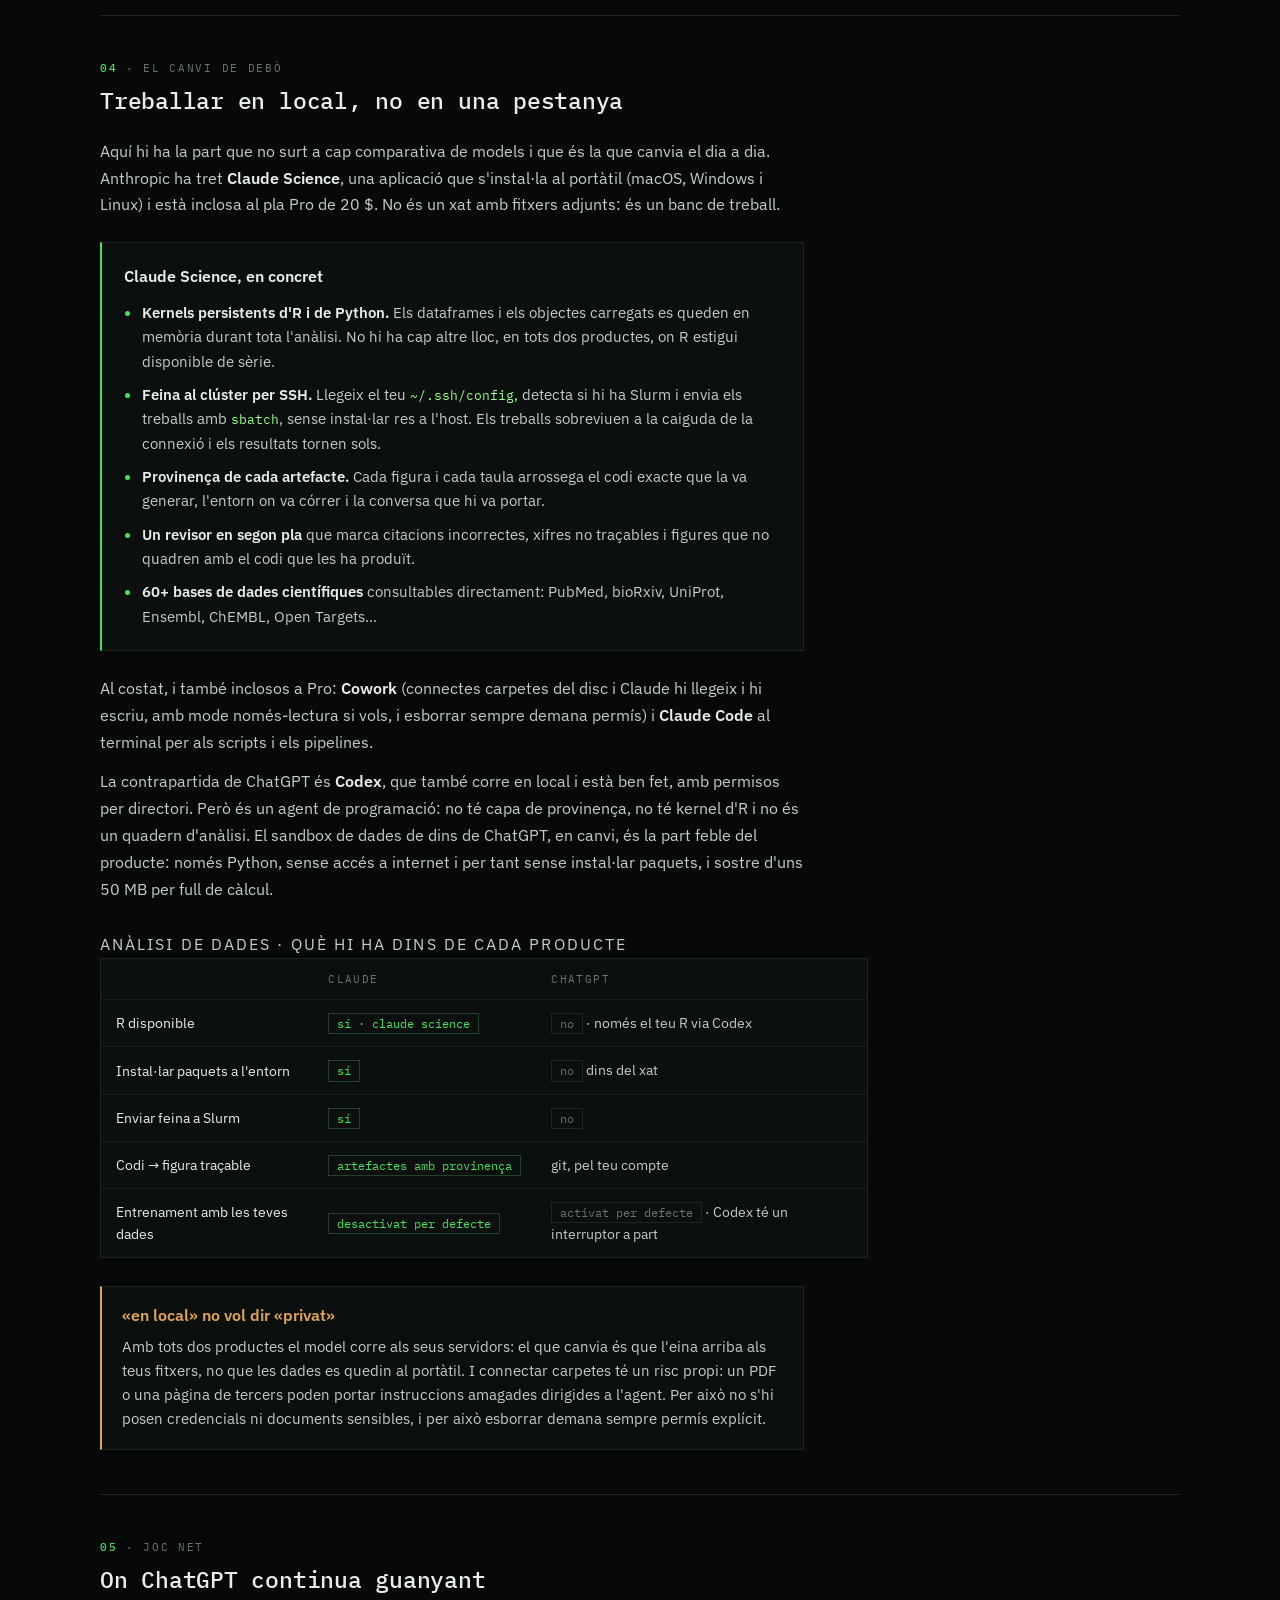
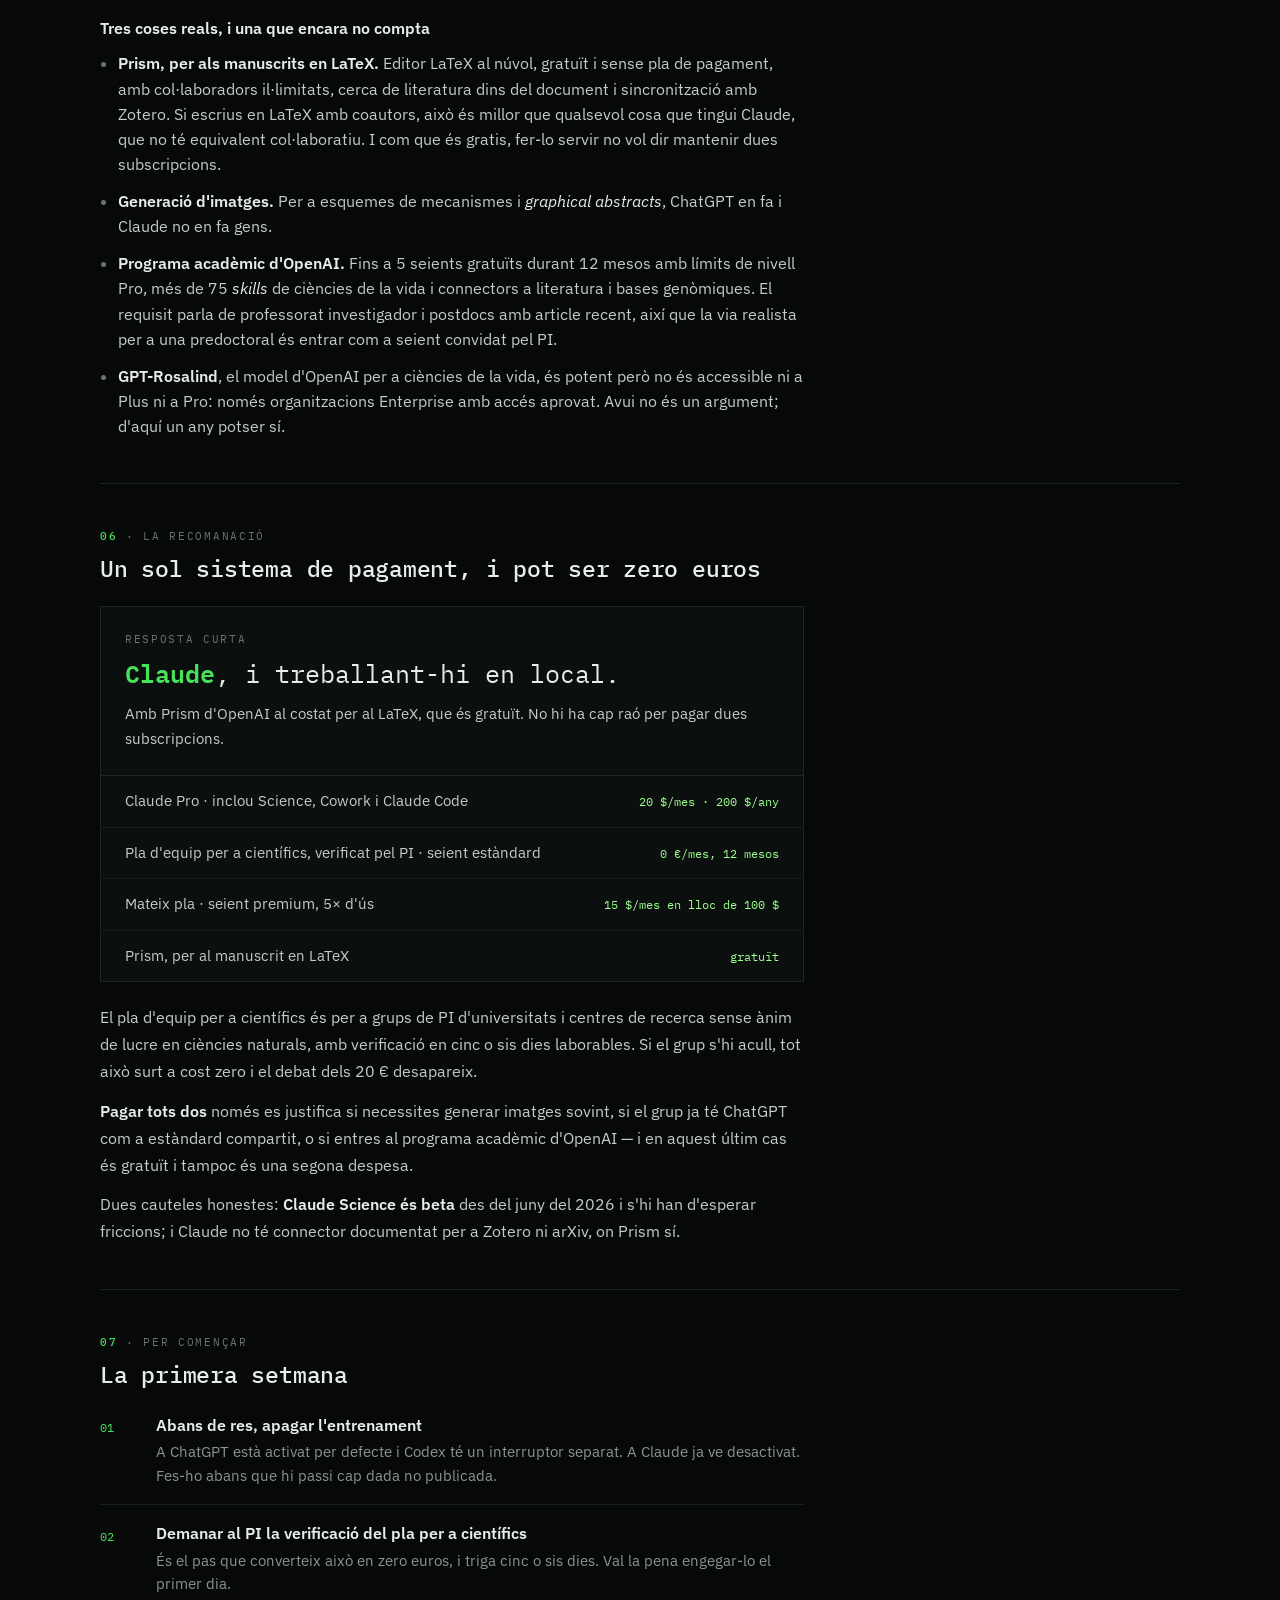
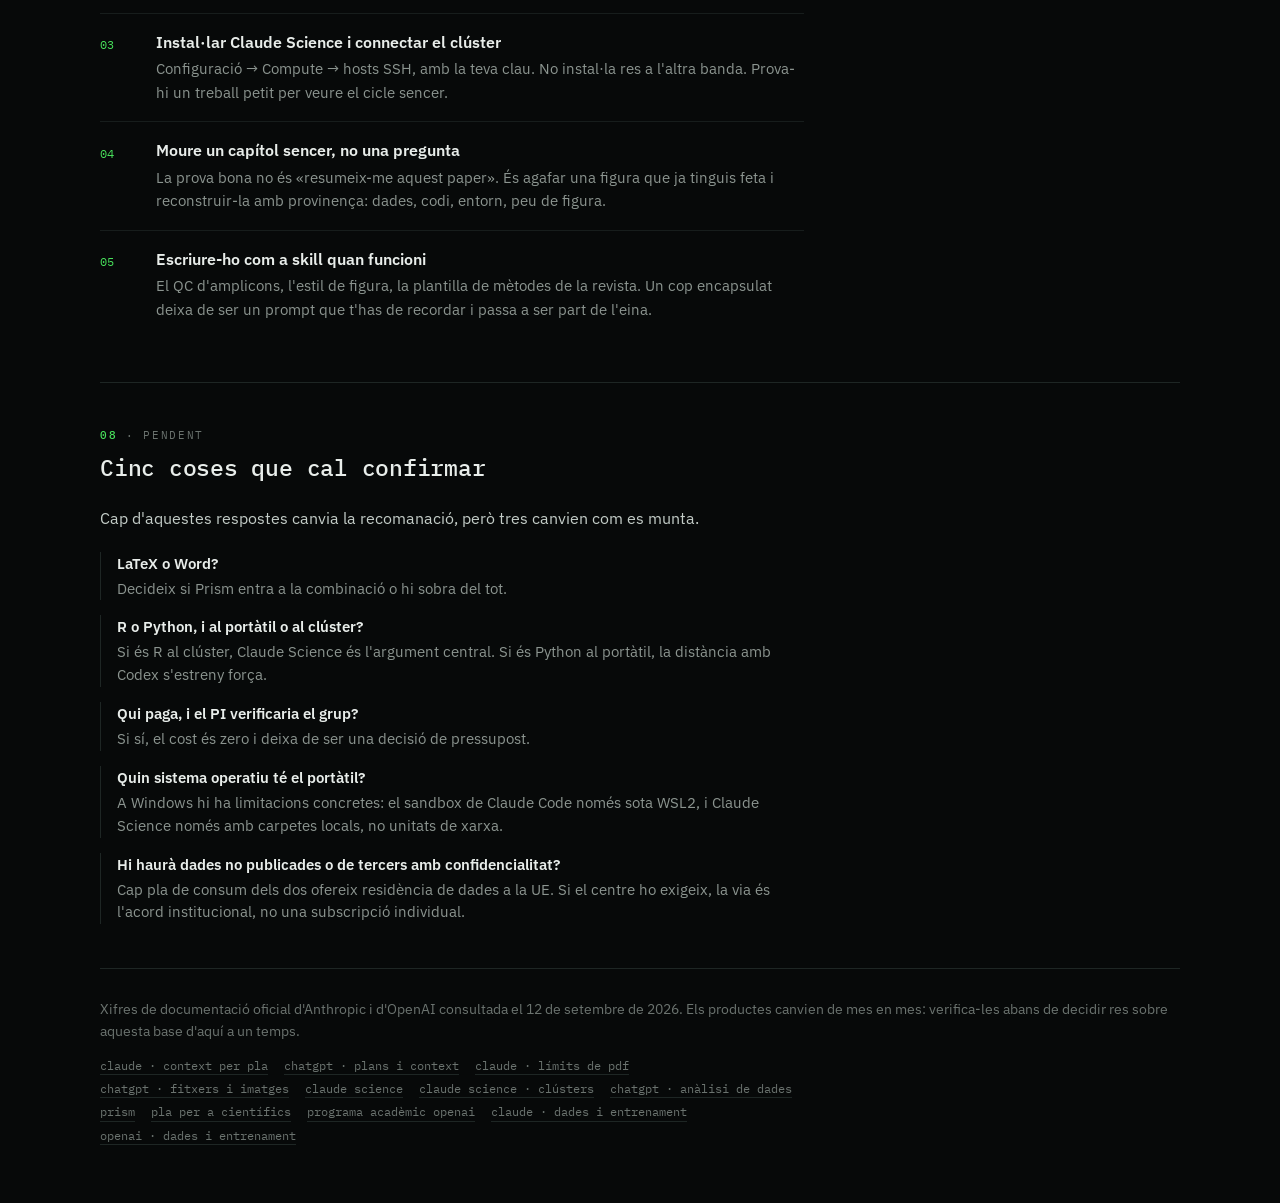
==== commit c70bfd68: "Update ia-tesi.html" ====
--- a/ia-tesi.html
+++ b/ia-tesi.html
@@ -28,6 +28,40 @@
 }
 .tz *{box-sizing:border-box}
 
+/* ---- base de reserva: només actua si styles.css no hi és ----
+   Totes les regles van dins de :where(), o sigui a especificitat zero:
+   qualsevol regla del styles.css del lloc les guanya sense discussió. */
+:where(html){background:#070909}
+:where(body){
+  margin:0;background:#070909;color:#c3ccc7;
+  font-family:"IBM Plex Sans",-apple-system,BlinkMacSystemFont,"Segoe UI",system-ui,sans-serif;
+}
+:where(main.tz){
+  display:block;max-width:min(1080px,100%);margin:0 auto;
+  padding-left:clamp(20px,5vw,56px);padding-right:clamp(20px,5vw,56px);
+  padding-block:40px 88px;
+}
+:where(main.tz .back){
+  display:inline-block;font-family:var(--tz-mono);font-size:.78rem;
+  color:var(--tz-faint);text-decoration:none;letter-spacing:.04em;
+}
+:where(main.tz .back:hover){color:var(--tz-accent)}
+:where(main.tz .prompt){
+  font-family:var(--tz-mono);font-size:.75rem;color:var(--tz-faint);
+  letter-spacing:.12em;text-transform:uppercase;margin:22px 0 6px;
+}
+:where(main.tz h1){
+  font-family:var(--tz-mono);font-weight:500;
+  font-size:clamp(1.7rem,5vw,2.5rem);line-height:1.12;letter-spacing:-.02em;
+  color:var(--tz-text);margin:0 0 18px;
+}
+:where(main.tz .cursor){color:var(--tz-accent)}
+:where(main.tz .lead){margin:0 0 4px}
+:where(.scanlines){
+  position:fixed;inset:0;pointer-events:none;z-index:2;
+  background:repeating-linear-gradient(to bottom,rgba(255,255,255,.014) 0 1px,transparent 1px 3px);
+}
+
 /* una sola amplada de columna per a tot */
 .tz-sec > *,.tz-foot > *{max-width:var(--tz-col)}
 .tz .lead{
